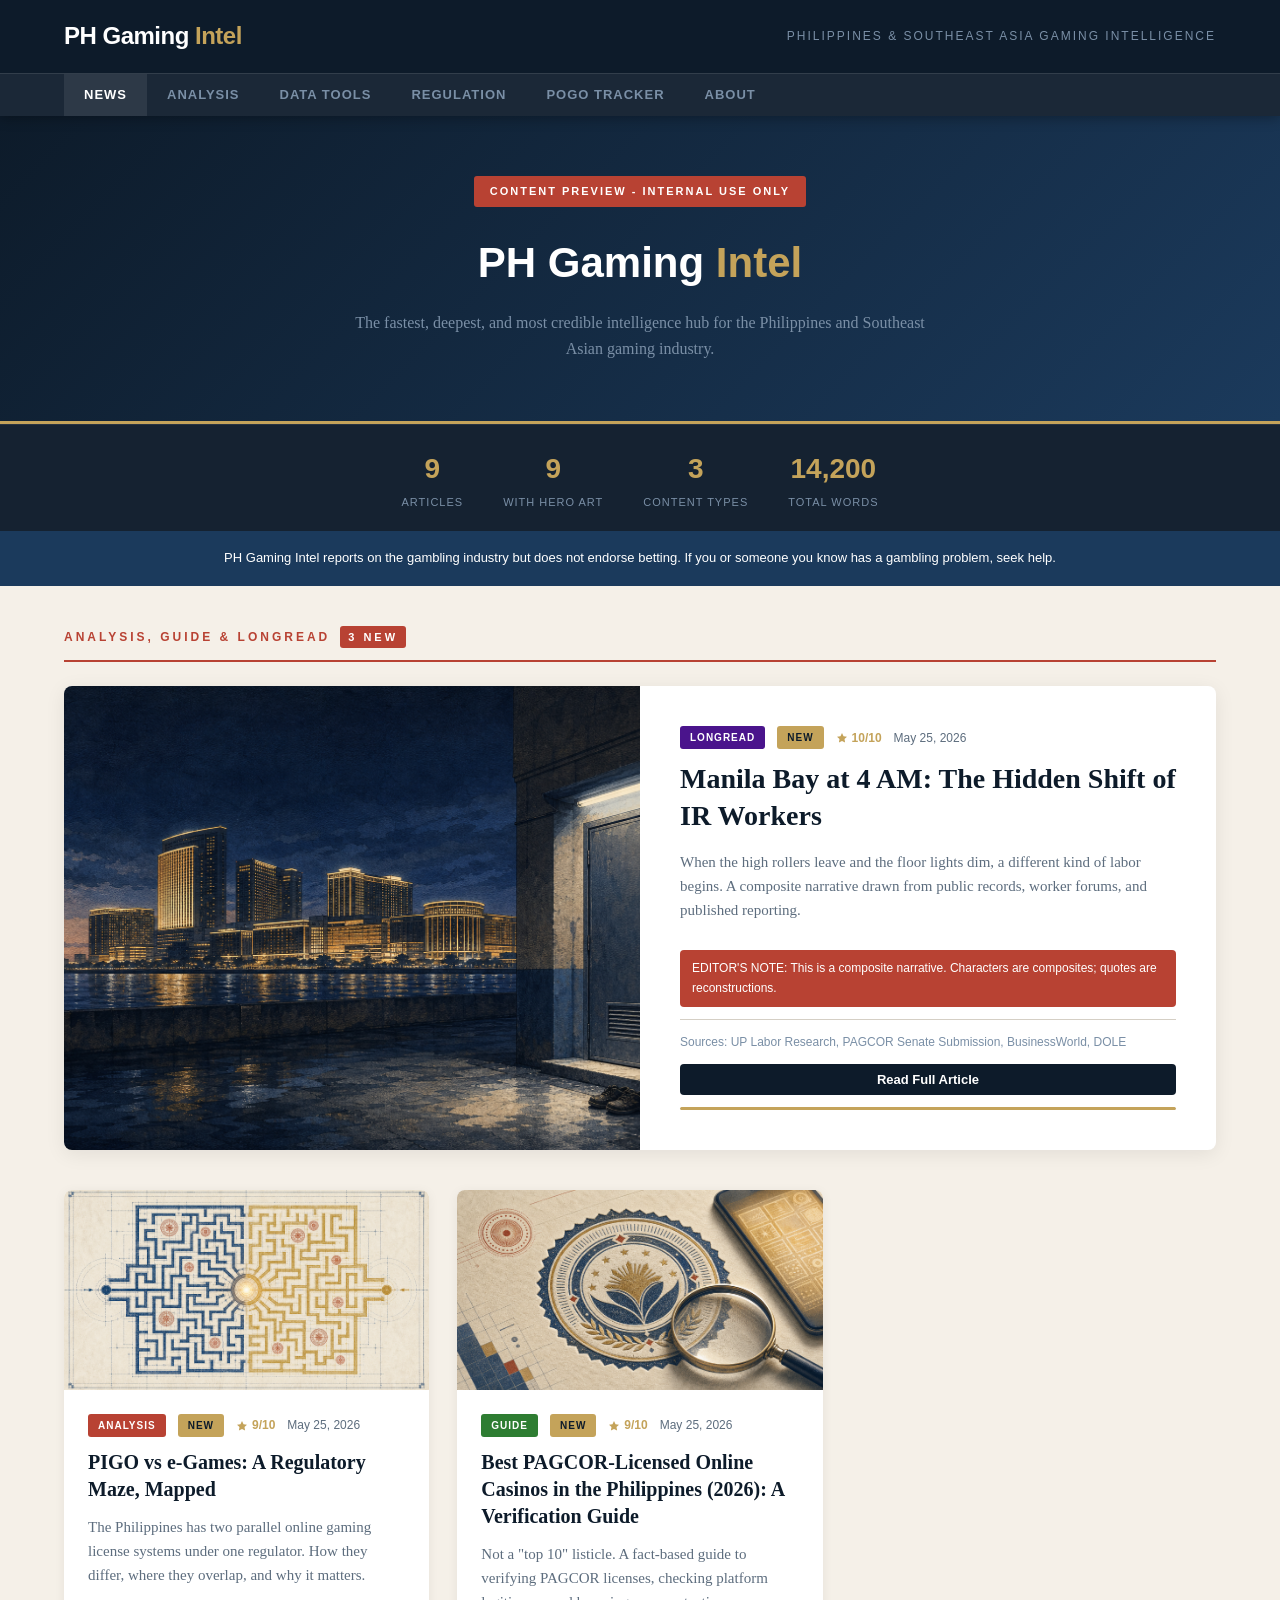
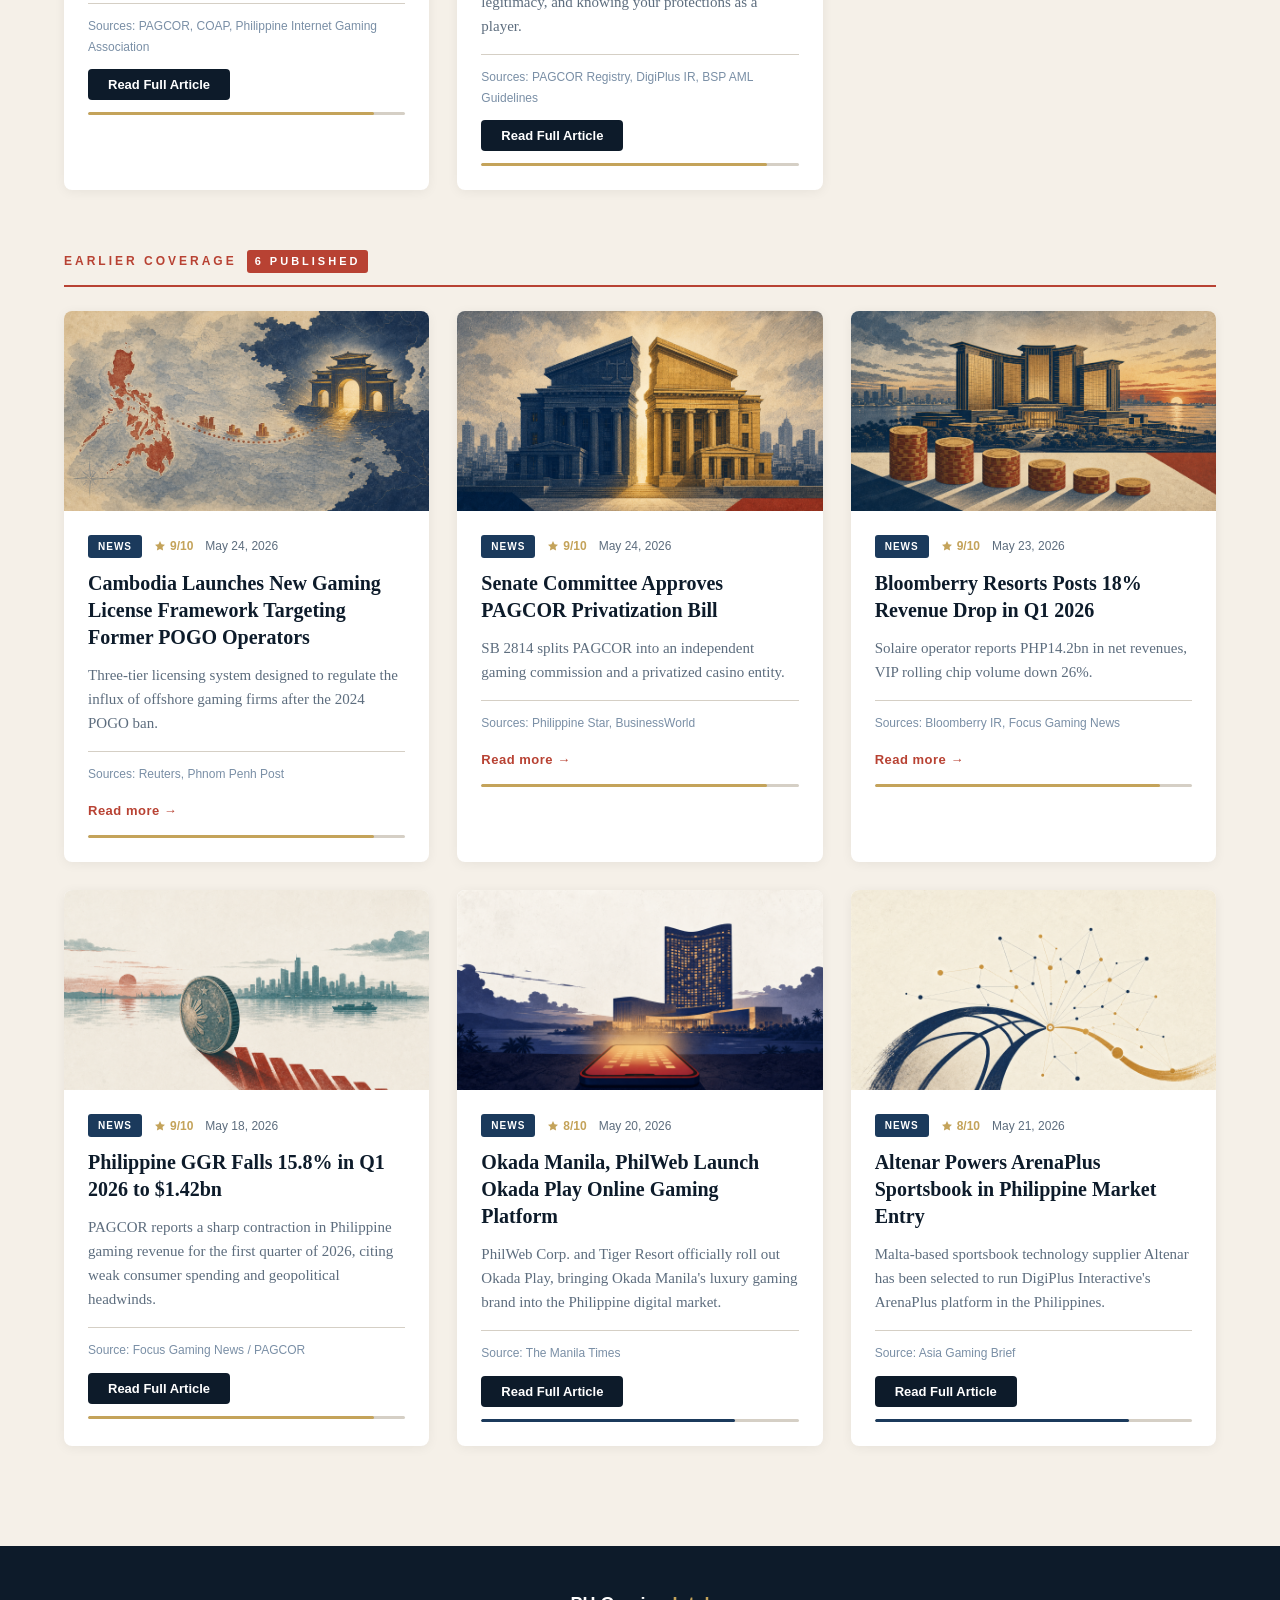
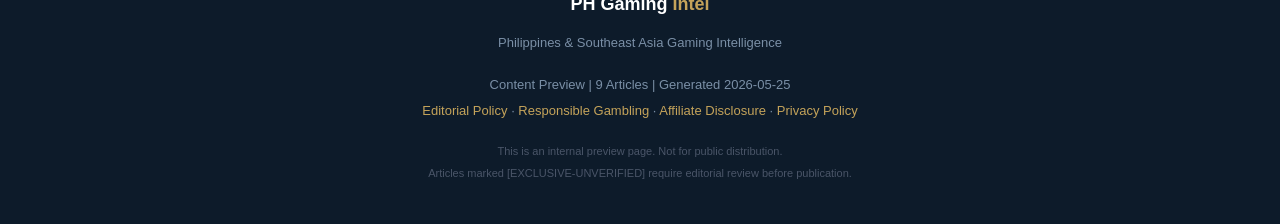
==== index.html @ eea17b81 "PH Gaming Intel content preview - 9 articles with hero art - 6x Layer 1 News (PAGCOR GGR, Okada Play" ====
﻿<!DOCTYPE html>
<html lang="en">
<head>
<meta charset="UTF-8">
<meta name="viewport" content="width=device-width, initial-scale=1.0">
<title>PH Gaming Intel - Article Preview</title>
<style>
  :root {
    --navy: #1B3A5C;
    --brick: #B84233;
    --gold: #C4A35A;
    --cream: #F5F0E8;
    --grey-blue: #7A8FA6;
    --dark: #0D1B2A;
    --text: #2C3E50;
    --text-light: #5D6D7E;
    --border: #D5CFC5;
  }

  * { margin: 0; padding: 0; box-sizing: border-box; }

  body {
    font-family: 'Georgia', 'Times New Roman', serif;
    background: var(--cream);
    color: var(--text);
    line-height: 1.7;
  }

  /* HEADER */
  header {
    background: var(--dark);
    color: #fff;
    padding: 0;
    position: sticky;
    top: 0;
    z-index: 100;
    box-shadow: 0 2px 12px rgba(0,0,0,0.3);
  }

  .header-top {
    display: flex;
    align-items: center;
    justify-content: space-between;
    max-width: 1200px;
    margin: 0 auto;
    padding: 16px 24px;
  }

  .logo {
    font-family: 'Helvetica Neue', Arial, sans-serif;
    font-weight: 800;
    font-size: 24px;
    letter-spacing: -0.5px;
    color: #fff;
  }

  .logo span { color: var(--gold); }

  .header-tagline {
    font-size: 12px;
    color: var(--grey-blue);
    letter-spacing: 2px;
    text-transform: uppercase;
    font-family: 'Helvetica Neue', Arial, sans-serif;
  }

  .header-nav {
    background: rgba(255,255,255,0.06);
    border-top: 1px solid rgba(255,255,255,0.1);
  }

  .header-nav ul {
    display: flex;
    gap: 0;
    list-style: none;
    max-width: 1200px;
    margin: 0 auto;
    padding: 0 24px;
  }

  .header-nav li a {
    display: block;
    padding: 10px 20px;
    color: var(--grey-blue);
    text-decoration: none;
    font-family: 'Helvetica Neue', Arial, sans-serif;
    font-size: 13px;
    font-weight: 600;
    text-transform: uppercase;
    letter-spacing: 1px;
    transition: color 0.2s, background 0.2s;
  }

  .header-nav li a:hover,
  .header-nav li a.active {
    color: #fff;
    background: rgba(255,255,255,0.08);
  }

  /* HERO BANNER */
  .site-hero {
    background: linear-gradient(135deg, var(--dark) 0%, var(--navy) 100%);
    padding: 60px 24px;
    text-align: center;
    border-bottom: 3px solid var(--gold);
  }

  .site-hero h1 {
    font-size: 42px;
    color: #fff;
    font-weight: 800;
    margin-bottom: 12px;
    font-family: 'Helvetica Neue', Arial, sans-serif;
  }

  .site-hero h1 span { color: var(--gold); }

  .site-hero p {
    font-size: 16px;
    color: var(--grey-blue);
    max-width: 600px;
    margin: 0 auto;
    line-height: 1.6;
  }

  .preview-badge {
    display: inline-block;
    background: var(--brick);
    color: #fff;
    font-family: 'Helvetica Neue', Arial, sans-serif;
    font-size: 11px;
    font-weight: 700;
    letter-spacing: 2px;
    text-transform: uppercase;
    padding: 6px 16px;
    border-radius: 3px;
    margin-bottom: 20px;
  }

  /* MAIN */
  main {
    max-width: 1200px;
    margin: 0 auto;
    padding: 40px 24px;
  }

  .section-label {
    font-family: 'Helvetica Neue', Arial, sans-serif;
    font-size: 12px;
    font-weight: 700;
    letter-spacing: 3px;
    text-transform: uppercase;
    color: var(--brick);
    margin-bottom: 24px;
    padding-bottom: 12px;
    border-bottom: 2px solid var(--brick);
    display: flex;
    align-items: center;
    gap: 10px;
  }

  .section-label .count {
    background: var(--brick);
    color: #fff;
    padding: 2px 8px;
    border-radius: 3px;
    font-size: 11px;
  }

  /* FEATURED (first article large) */
  .featured-article {
    display: grid;
    grid-template-columns: 1fr 1fr;
    gap: 0;
    background: #fff;
    border-radius: 8px;
    overflow: hidden;
    box-shadow: 0 4px 20px rgba(0,0,0,0.08);
    margin-bottom: 40px;
    transition: box-shadow 0.3s;
  }

  .featured-article:hover {
    box-shadow: 0 8px 32px rgba(0,0,0,0.12);
  }

  .featured-article .article-image {
    position: relative;
    overflow: hidden;
    min-height: 360px;
  }

  .featured-article .article-image img {
    width: 100%;
    height: 100%;
    object-fit: cover;
    transition: transform 0.5s;
  }

  .featured-article:hover .article-image img {
    transform: scale(1.03);
  }

  .featured-article .article-body {
    padding: 40px;
    display: flex;
    flex-direction: column;
    justify-content: center;
  }

  .featured-article .article-body h2 {
    font-size: 28px;
    line-height: 1.3;
    margin-bottom: 16px;
    color: var(--dark);
  }

  /* ARTICLE GRID */
  .article-grid {
    display: grid;
    grid-template-columns: repeat(auto-fill, minmax(350px, 1fr));
    gap: 28px;
    margin-bottom: 60px;
  }

  .article-card {
    background: #fff;
    border-radius: 8px;
    overflow: hidden;
    box-shadow: 0 2px 12px rgba(0,0,0,0.06);
    transition: transform 0.3s, box-shadow 0.3s;
  }

  .article-card:hover {
    transform: translateY(-4px);
    box-shadow: 0 8px 28px rgba(0,0,0,0.12);
  }

  .article-card .article-image {
    position: relative;
    overflow: hidden;
    height: 200px;
  }

  .article-card .article-image img {
    width: 100%;
    height: 100%;
    object-fit: cover;
    transition: transform 0.5s;
  }

  .article-card:hover .article-image img {
    transform: scale(1.05);
  }

  .article-card .article-body {
    padding: 24px;
  }

  .article-card .article-body h2 {
    font-size: 20px;
    line-height: 1.35;
    margin-bottom: 12px;
    color: var(--dark);
  }

  /* SHARED ARTICLE STYLES */
  .article-meta {
    display: flex;
    align-items: center;
    gap: 12px;
    margin-bottom: 12px;
    font-family: 'Helvetica Neue', Arial, sans-serif;
    font-size: 12px;
    color: var(--text-light);
  }

  .tag {
    display: inline-block;
    padding: 3px 10px;
    border-radius: 3px;
    font-weight: 700;
    font-size: 10px;
    letter-spacing: 1px;
    text-transform: uppercase;
  }

  .tag-news { background: var(--navy); color: #fff; }
  .tag-analysis { background: var(--brick); color: #fff; }
  .tag-guide { background: #2E7D32; color: #fff; }
  .tag-longread { background: #4A148C; color: #fff; }
  .tag-new { background: var(--gold); color: var(--dark); }

  .score {
    display: inline-flex;
    align-items: center;
    gap: 4px;
    font-weight: 600;
    color: var(--gold);
  }

  .score svg {
    width: 12px;
    height: 12px;
    fill: var(--gold);
  }

  .article-dek {
    font-size: 15px;
    color: var(--text-light);
    line-height: 1.6;
    margin-bottom: 16px;
  }

  .article-source {
    font-family: 'Helvetica Neue', Arial, sans-serif;
    font-size: 12px;
    color: var(--grey-blue);
    padding-top: 12px;
    border-top: 1px solid var(--border);
  }

  .read-more {
    display: inline-block;
    margin-top: 16px;
    font-family: 'Helvetica Neue', Arial, sans-serif;
    font-size: 13px;
    font-weight: 700;
    color: var(--brick);
    text-decoration: none;
    letter-spacing: 0.5px;
    transition: color 0.2s;
  }

  .read-more:hover { color: var(--dark); }
  .read-more::after { content: ' \2192'; }

  /* VALUE SCORE BAR */
  .score-bar {
    height: 3px;
    background: var(--border);
    border-radius: 2px;
    margin-top: 12px;
    overflow: hidden;
  }

  .score-bar-fill {
    height: 100%;
    border-radius: 2px;
    transition: width 0.6s ease;
  }

  .score-9 { width: 90%; background: var(--gold); }
  .score-8 { width: 80%; background: var(--navy); }

  /* IMAGE PLACEHOLDER */
  .img-placeholder {
    width: 100%;
    height: 100%;
    min-height: 200px;
    background: linear-gradient(135deg, var(--navy) 0%, var(--dark) 100%);
    display: flex;
    flex-direction: column;
    align-items: center;
    justify-content: center;
    color: var(--grey-blue);
    font-family: 'Helvetica Neue', Arial, sans-serif;
    font-size: 13px;
    gap: 8px;
  }

  .img-placeholder svg {
    width: 40px;
    height: 40px;
    opacity: 0.4;
  }

  /* EXPAND / FULL ARTICLE */
  .article-full {
    display: none;
    padding: 24px;
    border-top: 1px solid var(--border);
    font-size: 15px;
    line-height: 1.8;
    color: var(--text);
  }

  .article-full.open { display: block; }

  .article-full h2 {
    font-size: 18px;
    margin: 24px 0 12px 0;
    color: var(--dark);
  }

  .article-full p { margin-bottom: 16px; }

  .toggle-btn {
    display: inline-block;
    margin-top: 12px;
    padding: 8px 20px;
    background: var(--dark);
    color: #fff;
    border: none;
    border-radius: 4px;
    font-family: 'Helvetica Neue', Arial, sans-serif;
    font-size: 13px;
    font-weight: 600;
    cursor: pointer;
    transition: background 0.2s;
  }

  .toggle-btn:hover { background: var(--navy); }

  /* FOOTER */
  footer {
    background: var(--dark);
    color: var(--grey-blue);
    padding: 40px 24px;
    text-align: center;
    font-family: 'Helvetica Neue', Arial, sans-serif;
    font-size: 13px;
    line-height: 2;
  }

  footer .footer-brand {
    font-size: 18px;
    font-weight: 800;
    color: #fff;
    margin-bottom: 8px;
  }

  footer .footer-brand span { color: var(--gold); }

  footer a { color: var(--gold); text-decoration: none; }
  footer a:hover { text-decoration: underline; }

  .rg-banner {
    background: var(--navy);
    color: #fff;
    padding: 16px 24px;
    text-align: center;
    font-family: 'Helvetica Neue', Arial, sans-serif;
    font-size: 13px;
  }

  .rg-banner a { color: var(--gold); }

  /* STATS BAR */
  .stats-bar {
    display: flex;
    justify-content: center;
    gap: 40px;
    padding: 20px;
    background: rgba(255,255,255,0.03);
    border-top: 1px solid rgba(255,255,255,0.08);
  }

  .stat-item {
    text-align: center;
  }

  .stat-num {
    font-size: 28px;
    font-weight: 800;
    color: var(--gold);
    font-family: 'Helvetica Neue', Arial, sans-serif;
  }

  .stat-label {
    font-size: 11px;
    color: var(--grey-blue);
    text-transform: uppercase;
    letter-spacing: 1px;
    font-family: 'Helvetica Neue', Arial, sans-serif;
  }

  /* RESPONSIVE */
  @media (max-width: 768px) {
    .featured-article {
      grid-template-columns: 1fr;
    }
    .featured-article .article-image {
      min-height: 220px;
    }
    .featured-article .article-body {
      padding: 24px;
    }
    .featured-article .article-body h2 {
      font-size: 22px;
    }
    .article-grid {
      grid-template-columns: 1fr;
    }
    .site-hero h1 { font-size: 28px; }
    .stats-bar { gap: 20px; flex-wrap: wrap; }
    .header-nav ul { overflow-x: auto; }
  }
</style>
</head>
<body>

<!-- HEADER -->
<header>
  <div class="header-top">
    <div class="logo">PH Gaming <span>Intel</span></div>
    <div class="header-tagline">Philippines & Southeast Asia Gaming Intelligence</div>
  </div>
  <nav class="header-nav">
    <ul>
      <li><a href="#" class="active">News</a></li>
      <li><a href="#">Analysis</a></li>
      <li><a href="#">Data Tools</a></li>
      <li><a href="#">Regulation</a></li>
      <li><a href="#">POGO Tracker</a></li>
      <li><a href="#">About</a></li>
    </ul>
  </nav>
</header>

<!-- SITE HERO -->
<section class="site-hero">
  <div class="preview-badge">Content Preview - Internal Use Only</div>
  <h1>PH Gaming <span>Intel</span></h1>
  <p>The fastest, deepest, and most credible intelligence hub for the Philippines and Southeast Asian gaming industry.</p>
</section>

<!-- STATS -->
<div style="background: var(--dark);">
  <div class="stats-bar">
    <div class="stat-item">
      <div class="stat-num">9</div>
      <div class="stat-label">Articles</div>
    </div>
    <div class="stat-item">
      <div class="stat-num">9</div>
      <div class="stat-label">With Hero Art</div>
    </div>
    <div class="stat-item">
      <div class="stat-num">3</div>
      <div class="stat-label">Content Types</div>
    </div>
    <div class="stat-item">
      <div class="stat-num">14,200</div>
      <div class="stat-label">Total Words</div>
    </div>
  </div>
</div>

<!-- RG BANNER -->
<div class="rg-banner">
  PH Gaming Intel reports on the gambling industry but does not endorse betting. If you or someone you know has a gambling problem, seek help.
</div>

<main>


<!-- ==================== BATCH 3: MULTI-TYPE ==================== -->
<div class="section-label">
  Analysis, Guide & Longread <span class="count">3 NEW</span>
</div>

<!-- FEATURED: Layer 3 Longread -->
<div class="featured-article" id="article-manilabay">
  <div class="article-image">
    <img src="hero/manila-bay-4am-hidden-shift-ir-workers.png" alt="Manila Bay at 4 AM">
  </div>
  <div class="article-body">
    <div class="article-meta">
      <span class="tag tag-longread">Longread</span>
      <span class="tag tag-new">New</span>
      <span class="score">
        <svg viewBox="0 0 24 24"><path d="M12 2l3.09 6.26L22 9.27l-5 4.87 1.18 6.88L12 17.77l-6.18 3.25L7 14.14 2 9.27l6.91-1.01L12 2z"/></svg>
        10/10
      </span>
      <span>May 25, 2026</span>
    </div>
    <h2>Manila Bay at 4 AM: The Hidden Shift of IR Workers</h2>
    <p class="article-dek">When the high rollers leave and the floor lights dim, a different kind of labor begins. A composite narrative drawn from public records, worker forums, and published reporting.</p>
    <div style="background: var(--brick); color: #fff; padding: 8px 12px; border-radius: 4px; font-size: 12px; font-family: 'Helvetica Neue', sans-serif; margin: 12px 0;">
      EDITOR'S NOTE: This is a composite narrative. Characters are composites; quotes are reconstructions.
    </div>
    <div class="article-source">Sources: UP Labor Research, PAGCOR Senate Submission, BusinessWorld, DOLE</div>
    <button class="toggle-btn" onclick="toggleArticle('full-manilabay')">Read Full Article</button>
    <div class="score-bar"><div class="score-bar-fill score-9" style="width:100%"></div></div>
  </div>
</div>

<div class="article-full" id="full-manilabay">
  <h2>I. The Handover</h2>
  <p>The shift change happens at 4 AM, and it smells like bleach and fried garlic.</p>
  <p>A woman — call her Maricel — swipes her badge at a service entrance that faces not the glittering bay-view lobby but a loading dock behind a concrete wall. She has been making this walk for three years, six days a week, along a corridor that runs underneath the casino floor like a vein beneath skin.</p>
  <p>Maricel is part of what Entertainment City's integrated resorts call the "graveyard auxiliary." Her team of eleven handles the deep clean. She earns PHP18,500 a month — PHP1,730 above minimum wage. That difference is what three years of seniority and a hazard differential for overnight work buys you.</p>
  <h2>II. The Numbers Behind the Floor</h2>
  <p>Entertainment City employs approximately 32,000 people across its four operational resorts. Published research from the University of the Philippines found that IR workers reported an average of 5.2 hours of sleep per night on work days — compared to 6.8 hours for Metro Manila workers overall. The majority live in Cavite, Laguna, or Bulacan, with one-way commutes averaging 90 minutes.</p>
  <h2>III. The Dealer's Calculation</h2>
  <p>A man — call him Jericho — deals baccarat. Base salary PHP24,000. With pooled tips, PHP28,000. His BPO friends earn PHP32,000-38,000 for daytime work. He stays for the subsidized meals (saving PHP4,000/month), staff clinic, and the unspoken resignation penalty clause.</p>
  <h2>V. The Commute as Tax</h2>
  <p>Workers not on shuttle routes rely on motorcycle taxis costing PHP150-250 per trip — up to PHP10,000 per month, roughly a third of a junior worker's take-home pay. An MMDA pilot P2P bus program ran for four months before funding lapsed.</p>
  <h2>VII. 5:47 AM</h2>
  <p>Maricel finishes at 5:30 AM. The ride to Bacoor takes 55 minutes. She will sleep until 1 PM, eat, help her niece with homework, and start the cycle again at 3 AM tomorrow. The integrated resort economy generated PHP44.52 billion in Q1 2026 alone. At 4 AM, it runs on Maricel, Jericho, and Grace.</p>
</div>

<div class="article-grid">

  <!-- Layer 2: PIGO vs e-Games Analysis -->
  <div class="article-card">
    <div class="article-image">
      <img src="hero/pigo-vs-egames-regulatory-maze-mapped-2026.png" alt="PIGO vs e-Games">
    </div>
    <div class="article-body">
      <div class="article-meta">
        <span class="tag tag-analysis">Analysis</span>
        <span class="tag tag-new">New</span>
        <span class="score">
          <svg viewBox="0 0 24 24"><path d="M12 2l3.09 6.26L22 9.27l-5 4.87 1.18 6.88L12 17.77l-6.18 3.25L7 14.14 2 9.27l6.91-1.01L12 2z"/></svg>
          9/10
        </span>
        <span>May 25, 2026</span>
      </div>
      <h2>PIGO vs e-Games: A Regulatory Maze, Mapped</h2>
      <p class="article-dek">The Philippines has two parallel online gaming license systems under one regulator. How they differ, where they overlap, and why it matters.</p>
      <div class="article-source">Sources: PAGCOR, COAP, Philippine Internet Gaming Association</div>
      <button class="toggle-btn" onclick="toggleArticle('full-pigo')">Read Full Article</button>
      <div class="score-bar"><div class="score-bar-fill score-9"></div></div>
    </div>
    <div class="article-full" id="full-pigo">
      <p>The Philippines has something no other major Asian gaming jurisdiction does: two distinct regulatory pathways for legal online gaming, both administered by the same regulator.</p>
      <h2>The two-track system</h2>
      <p><strong>e-Games</strong> emerged first in the early 2000s as electronic gaming cafes, later expanding to online. <strong>PIGO</strong> is the successor to POGO, created after the 2024 ban — a domestically oriented license for online gaming serving Filipino players within the Philippines.</p>
      <h2>Key differences</h2>
      <p>e-Games: PHP25M minimum capital, PHP5M annual fee, ~38 licensees. PIGO: PHP100M minimum capital, PHP20M annual fee, ~12 licensees. PIGO includes sports betting; e-Games does not. Both compete for the same player pool.</p>
      <h2>Three perspectives</h2>
      <p><strong>Operators</strong> want unification. <strong>Regulators</strong> defend the dual system as transitional. <strong>Players</strong> (78% surveyed) can't tell the difference.</p>
      <h2>Where it's heading</h2>
      <p>Senate Bill 2814 includes a provision to rationalize all online gaming licenses into a unified framework within 24 months. The two-track system is widely seen as transitional, not permanent.</p>
    </div>
  </div>

  <!-- Evergreen Guide: PAGCOR Verification -->
  <div class="article-card">
    <div class="article-image">
      <img src="hero/best-pagcor-licensed-online-casinos-philippines-2026.png" alt="PAGCOR License Guide">
    </div>
    <div class="article-body">
      <div class="article-meta">
        <span class="tag tag-guide">Guide</span>
        <span class="tag tag-new">New</span>
        <span class="score">
          <svg viewBox="0 0 24 24"><path d="M12 2l3.09 6.26L22 9.27l-5 4.87 1.18 6.88L12 17.77l-6.18 3.25L7 14.14 2 9.27l6.91-1.01L12 2z"/></svg>
          9/10
        </span>
        <span>May 25, 2026</span>
      </div>
      <h2>Best PAGCOR-Licensed Online Casinos in the Philippines (2026): A Verification Guide</h2>
      <p class="article-dek">Not a "top 10" listicle. A fact-based guide to verifying PAGCOR licenses, checking platform legitimacy, and knowing your protections as a player.</p>
      <div class="article-source">Sources: PAGCOR Registry, DigiPlus IR, BSP AML Guidelines</div>
      <button class="toggle-btn" onclick="toggleArticle('full-guide')">Read Full Article</button>
      <div class="score-bar"><div class="score-bar-fill score-9"></div></div>
    </div>
    <div class="article-full" id="full-guide">
      <h2>What PAGCOR licensing means</h2>
      <p>Background checks on operators. RNG-tested games. Segregated player funds. AML compliance. A complaint channel to PAGCOR's Player Protection Office. It does NOT guarantee you will win money or that customer service will be good.</p>
      <h2>How to verify a license</h2>
      <p>Method 1: Visit pagcor.ph, search the licensee registry. Method 2: Check the license number format (eGames-YYYY-NNN or PIGO-YYYY-NNN). Method 3: Contact PAGCOR directly at licensing@pagcor.ph.</p>
      <h2>Red flags for unlicensed platforms</h2>
      <p>No PAGCOR number displayed. Foreign jurisdiction only. Crypto-only deposits. Guaranteed returns promises. Aggressive social media recruitment. Unusual TLDs (.xyz, .vip).</p>
      <h2>The GCash factor</h2>
      <p>GCash is integrated with 47 PAGCOR-licensed platforms. Its absence on a platform claiming to serve the Philippine market is a yellow flag.</p>
    </div>
  </div>

</div>

<!-- ==================== EXISTING ARTICLES (BATCH 1) ==================== -->
<div class="section-label">
  Earlier Coverage <span class="count">6 PUBLISHED</span>
</div>

<div class="article-grid">

  <!-- Cambodia POGO -->
  <div class="article-card">
    <div class="article-image">
      <img src="hero/cambodia-gaming-license-framework-pogo-operators-2026.png" alt="Cambodia Gaming License" onerror="this.parentElement.innerHTML='<div class=\'img-placeholder\'><span>cambodia-pogo.png</span></div>';">
    </div>
    <div class="article-body">
      <div class="article-meta">
        <span class="tag tag-news">News</span>
        <span class="score"><svg viewBox="0 0 24 24"><path d="M12 2l3.09 6.26L22 9.27l-5 4.87 1.18 6.88L12 17.77l-6.18 3.25L7 14.14 2 9.27l6.91-1.01L12 2z"/></svg> 9/10</span>
        <span>May 24, 2026</span>
      </div>
      <h2>Cambodia Launches New Gaming License Framework Targeting Former POGO Operators</h2>
      <p class="article-dek">Three-tier licensing system designed to regulate the influx of offshore gaming firms after the 2024 POGO ban.</p>
      <div class="article-source">Sources: Reuters, Phnom Penh Post</div>
      <a href="#" class="read-more">Read more</a>
      <div class="score-bar"><div class="score-bar-fill score-9"></div></div>
    </div>
  </div>

  <!-- PAGCOR Privatization -->
  <div class="article-card">
    <div class="article-image">
      <img src="hero/pagcor-privatization-bill-senate-committee-2026.png" alt="PAGCOR Privatization" onerror="this.parentElement.innerHTML='<div class=\'img-placeholder\'><span>pagcor-split.png</span></div>';">
    </div>
    <div class="article-body">
      <div class="article-meta">
        <span class="tag tag-news">News</span>
        <span class="score"><svg viewBox="0 0 24 24"><path d="M12 2l3.09 6.26L22 9.27l-5 4.87 1.18 6.88L12 17.77l-6.18 3.25L7 14.14 2 9.27l6.91-1.01L12 2z"/></svg> 9/10</span>
        <span>May 24, 2026</span>
      </div>
      <h2>Senate Committee Approves PAGCOR Privatization Bill</h2>
      <p class="article-dek">SB 2814 splits PAGCOR into an independent gaming commission and a privatized casino entity.</p>
      <div class="article-source">Sources: Philippine Star, BusinessWorld</div>
      <a href="#" class="read-more">Read more</a>
      <div class="score-bar"><div class="score-bar-fill score-9"></div></div>
    </div>
  </div>

  <!-- Bloomberry Q1 -->
  <div class="article-card">
    <div class="article-image">
      <img src="hero/bloomberry-resorts-q1-2026-revenue-solaire.png" alt="Bloomberry Q1" onerror="this.parentElement.innerHTML='<div class=\'img-placeholder\'><span>bloomberry-q1.png</span></div>';">
    </div>
    <div class="article-body">
      <div class="article-meta">
        <span class="tag tag-news">News</span>
        <span class="score"><svg viewBox="0 0 24 24"><path d="M12 2l3.09 6.26L22 9.27l-5 4.87 1.18 6.88L12 17.77l-6.18 3.25L7 14.14 2 9.27l6.91-1.01L12 2z"/></svg> 9/10</span>
        <span>May 23, 2026</span>
      </div>
      <h2>Bloomberry Resorts Posts 18% Revenue Drop in Q1 2026</h2>
      <p class="article-dek">Solaire operator reports PHP14.2bn in net revenues, VIP rolling chip volume down 26%.</p>
      <div class="article-source">Sources: Bloomberry IR, Focus Gaming News</div>
      <a href="#" class="read-more">Read more</a>
      <div class="score-bar"><div class="score-bar-fill score-9"></div></div>
    </div>
  </div>

  <!-- Philippine GGR -->
  <div class="article-card">
    <div class="article-image">
      <img src="hero/philippine-ggr-falls-q1-2026-pagcor.png" alt="Philippine GGR Falls" onerror="this.style.display='none'; this.parentElement.innerHTML='<div class=\'img-placeholder\'><span>Image: philippine-ggr-falls-q1-2026-pagcor.png</span></div>';">
    </div>
    <div class="article-body">
      <div class="article-meta">
        <span class="tag tag-news">News</span>
        <span class="score">
          <svg viewBox="0 0 24 24"><path d="M12 2l3.09 6.26L22 9.27l-5 4.87 1.18 6.88L12 17.77l-6.18 3.25L7 14.14 2 9.27l6.91-1.01L12 2z"/></svg>
          9/10
        </span>
        <span>May 18, 2026</span>
      </div>
      <h2>Philippine GGR Falls 15.8% in Q1 2026 to $1.42bn</h2>
      <p class="article-dek">PAGCOR reports a sharp contraction in Philippine gaming revenue for the first quarter of 2026, citing weak consumer spending and geopolitical headwinds.</p>
      <div class="article-source">Source: Focus Gaming News / PAGCOR</div>
      <button class="toggle-btn" onclick="toggleArticle('full-ggr')">Read Full Article</button>
      <div class="score-bar"><div class="score-bar-fill score-9"></div></div>
    </div>
    <div class="article-full" id="full-ggr">
      <p>The Philippine gaming industry recorded PHP87.60 billion (US$1.42 billion) in GGR during the first quarter of 2026, a 15.8 percent decline from PHP104.12 billion in Q1 2025, according to PAGCOR.</p>
      <h2>Revenue decline led by electronic gaming</h2>
      <p>The electronic gaming segment recorded a 22.43 percent year-on-year decline. Licensed casinos remained the single largest revenue source at PHP44.52 billion (50.83% of total GGR).</p>
      <h2>Macro pressures</h2>
      <p>PAGCOR chairman Tengco cited softer discretionary spending amid Middle East geopolitical tensions and rising inflationary pressures as key drivers of the contraction.</p>
      <h2>Why it matters</h2>
      <p>A 15.8 percent quarterly GGR contraction is one of the sharpest year-on-year drops in the post-pandemic era. The 22.43 percent fall in electronic gaming signals structural as well as cyclical pressure.</p>
    </div>
  </div>

  <!-- Okada Play -->
  <div class="article-card">
    <div class="article-image">
      <img src="hero/okada-play-commercial-launch-philweb-tiger-resort-2026.png" alt="Okada Play Launch" onerror="this.style.display='none'; this.parentElement.innerHTML='<div class=\'img-placeholder\'><span>Image: okada-play.png</span></div>';">
    </div>
    <div class="article-body">
      <div class="article-meta">
        <span class="tag tag-news">News</span>
        <span class="score">
          <svg viewBox="0 0 24 24"><path d="M12 2l3.09 6.26L22 9.27l-5 4.87 1.18 6.88L12 17.77l-6.18 3.25L7 14.14 2 9.27l6.91-1.01L12 2z"/></svg>
          8/10
        </span>
        <span>May 20, 2026</span>
      </div>
      <h2>Okada Manila, PhilWeb Launch Okada Play Online Gaming Platform</h2>
      <p class="article-dek">PhilWeb Corp. and Tiger Resort officially roll out Okada Play, bringing Okada Manila's luxury gaming brand into the Philippine digital market.</p>
      <div class="article-source">Source: The Manila Times</div>
      <button class="toggle-btn" onclick="toggleArticle('full-okada')">Read Full Article</button>
      <div class="score-bar"><div class="score-bar-fill score-8"></div></div>
    </div>
    <div class="article-full" id="full-okada">
      <p>PhilWeb Corp. and Tiger Resort, Leisure and Entertainment Inc. have officially launched Okada Play, an online gaming platform designed to extend the Okada Manila integrated resort brand into the Philippine digital gaming market.</p>
      <h2>Platform powered by PhilWeb</h2>
      <p>Okada Play is powered by PhilWeb Corp.'s Online Gaming Platform (OGP) solution, a proprietary technology stack offering a full suite of gaming content, scalable infrastructure, and customer service support.</p>
      <h2>Omnichannel strategy</h2>
      <p>The rollout is described as a central pillar of Okada Manila's broader digital transformation strategy, converging land-based luxury gaming with digital channels.</p>
      <h2>Why it matters</h2>
      <p>The launch represents one of the most prominent examples of a Philippine IR operator using a domestic technology partner to compete directly in online gaming, signaling land-based and digital convergence.</p>
    </div>
  </div>

  <!-- Altenar ArenaPlus -->
  <div class="article-card">
    <div class="article-image">
      <img src="hero/altenar-digiplus-arenaplus-sportsbook-philippines-2026.png" alt="Altenar ArenaPlus" onerror="this.style.display='none'; this.parentElement.innerHTML='<div class=\'img-placeholder\'><span>Image: altenar-arenaplus.png</span></div>';">
    </div>
    <div class="article-body">
      <div class="article-meta">
        <span class="tag tag-news">News</span>
        <span class="score">
          <svg viewBox="0 0 24 24"><path d="M12 2l3.09 6.26L22 9.27l-5 4.87 1.18 6.88L12 17.77l-6.18 3.25L7 14.14 2 9.27l6.91-1.01L12 2z"/></svg>
          8/10
        </span>
        <span>May 21, 2026</span>
      </div>
      <h2>Altenar Powers ArenaPlus Sportsbook in Philippine Market Entry</h2>
      <p class="article-dek">Malta-based sportsbook technology supplier Altenar has been selected to run DigiPlus Interactive's ArenaPlus platform in the Philippines.</p>
      <div class="article-source">Source: Asia Gaming Brief</div>
      <button class="toggle-btn" onclick="toggleArticle('full-altenar')">Read Full Article</button>
      <div class="score-bar"><div class="score-bar-fill score-8"></div></div>
    </div>
    <div class="article-full" id="full-altenar">
      <p>DigiPlus Interactive Corp. (PSE: PLUS) confirmed that it has selected sportsbook technology supplier Altenar to power ArenaPlus, its PAGCOR-licensed online sports betting platform.</p>
      <h2>Fully managed solution</h2>
      <p>ArenaPlus will migrate its sportsbook operations entirely to Altenar's fully managed platform, including customized localization, in-play betting, risk management, and compliance controls designed for mobile-first users.</p>
      <h2>PBA player props</h2>
      <p>Altenar's in-house statistical model will build out a player proposition bets portfolio for PBA games, targeting the Philippines' most-wagered domestic basketball league.</p>
      <h2>Why it matters</h2>
      <p>The deal reflects an accelerating trend of Southeast Asian operators outsourcing sportsbook technology to specialist managed-service providers rather than building proprietary stacks.</p>
    </div>
  </div>

</div>

</main>

<footer>
  <div class="footer-brand">PH Gaming <span>Intel</span></div>
  <p>Philippines & Southeast Asia Gaming Intelligence</p>
  <p style="margin-top: 16px;">
    Content Preview | 9 Articles | Generated 2026-05-25<br>
    <a href="#">Editorial Policy</a> &middot;
    <a href="#">Responsible Gambling</a> &middot;
    <a href="#">Affiliate Disclosure</a> &middot;
    <a href="#">Privacy Policy</a>
  </p>
  <p style="margin-top: 16px; font-size: 11px; color: #4A5568;">
    This is an internal preview page. Not for public distribution.<br>
    Articles marked [EXCLUSIVE-UNVERIFIED] require editorial review before publication.
  </p>
</footer>

<script>
function toggleArticle(id) {
  const el = document.getElementById(id);
  if (!el) return;
  const isOpen = el.classList.contains('open');
  el.classList.toggle('open');
  const btn = el.previousElementSibling?.querySelector?.('.toggle-btn')
    || el.parentElement.querySelector('.toggle-btn');
  if (btn) {
    btn.textContent = isOpen ? 'Read Full Article' : 'Collapse';
  }
}

</script>

</body>
</html>
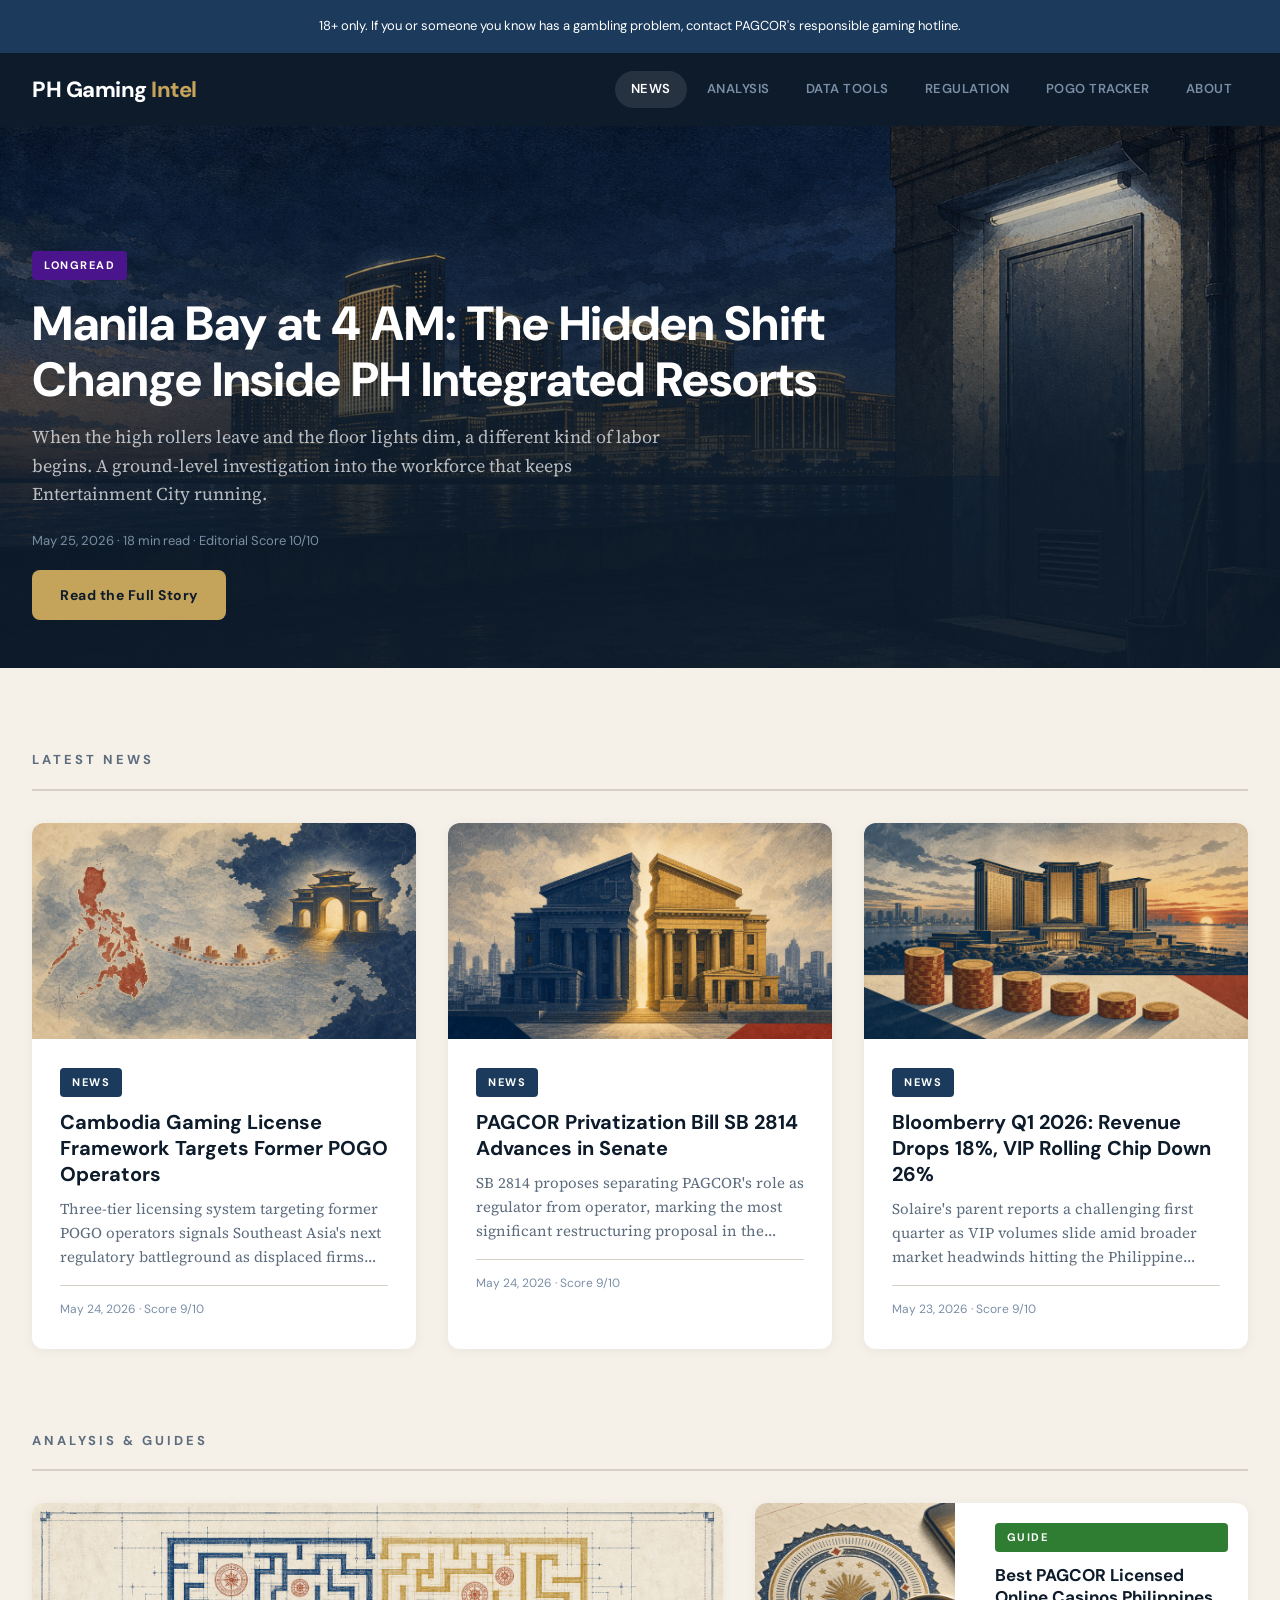
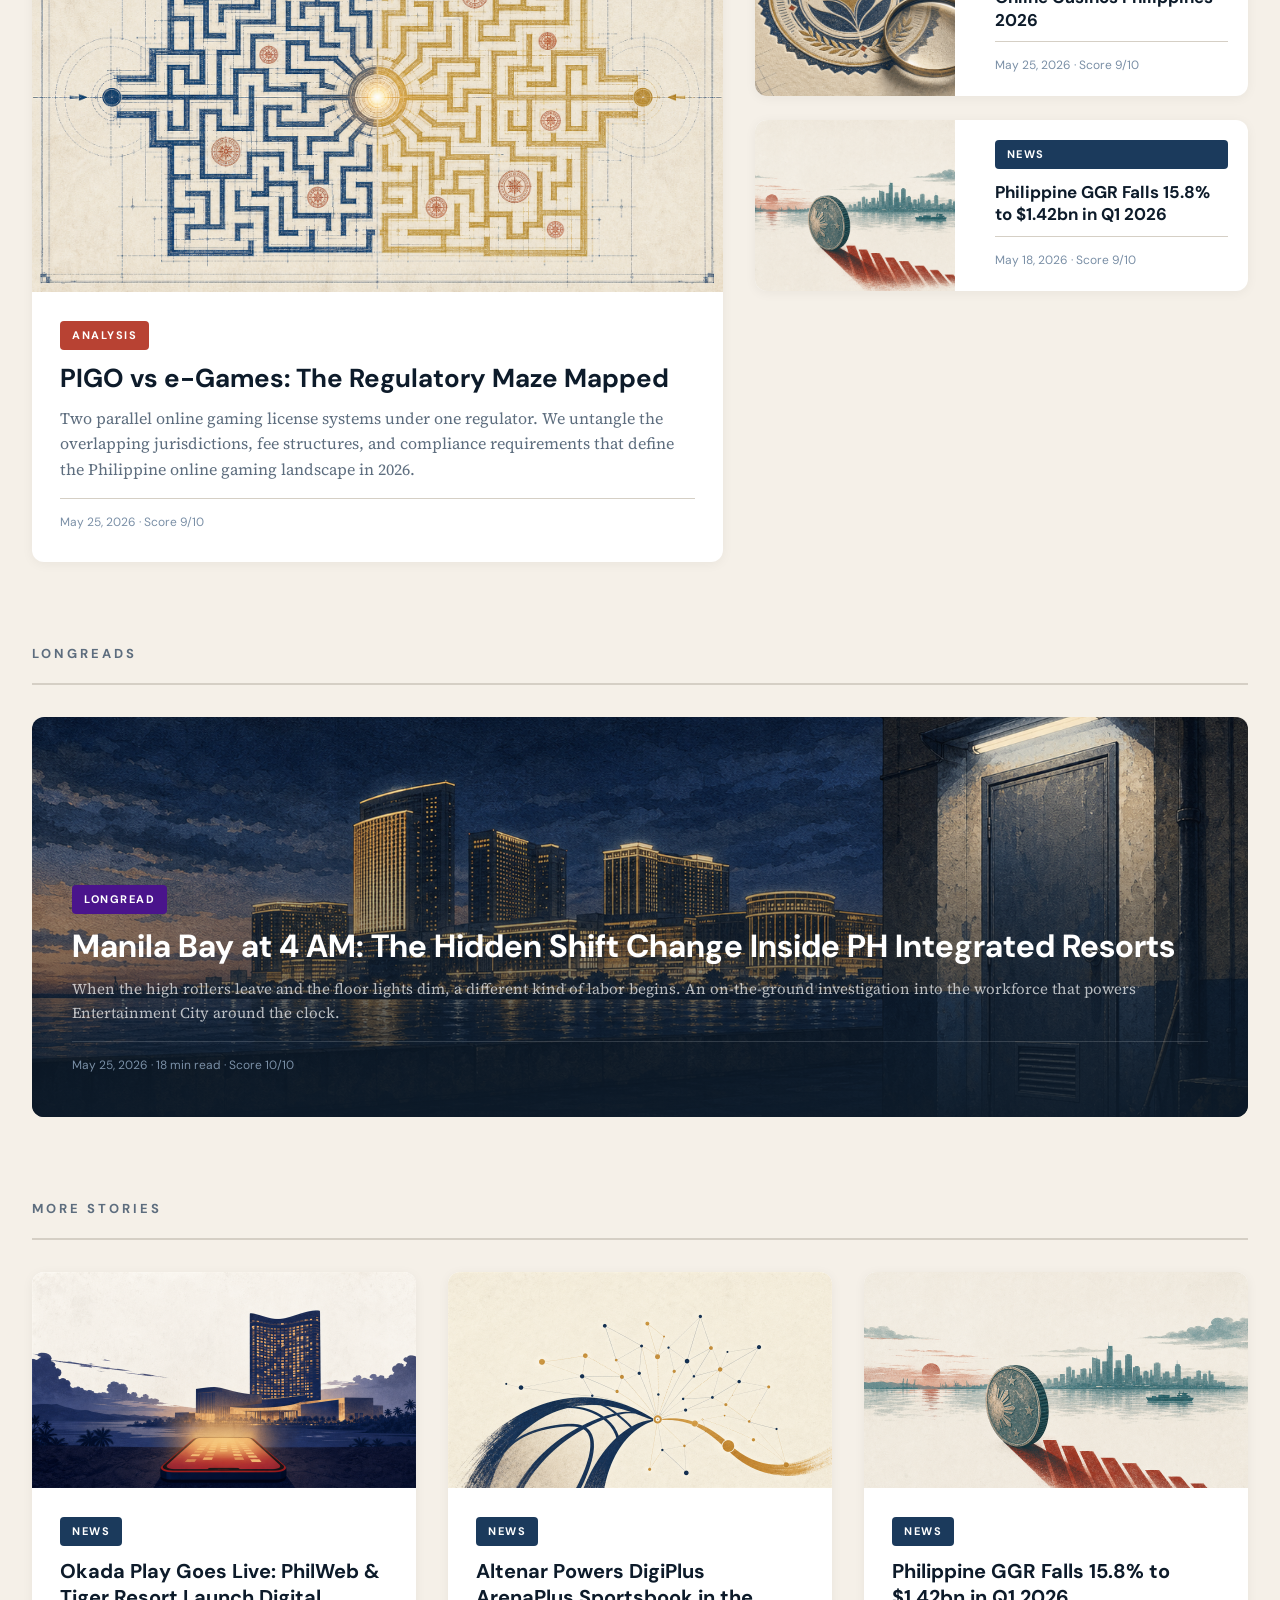
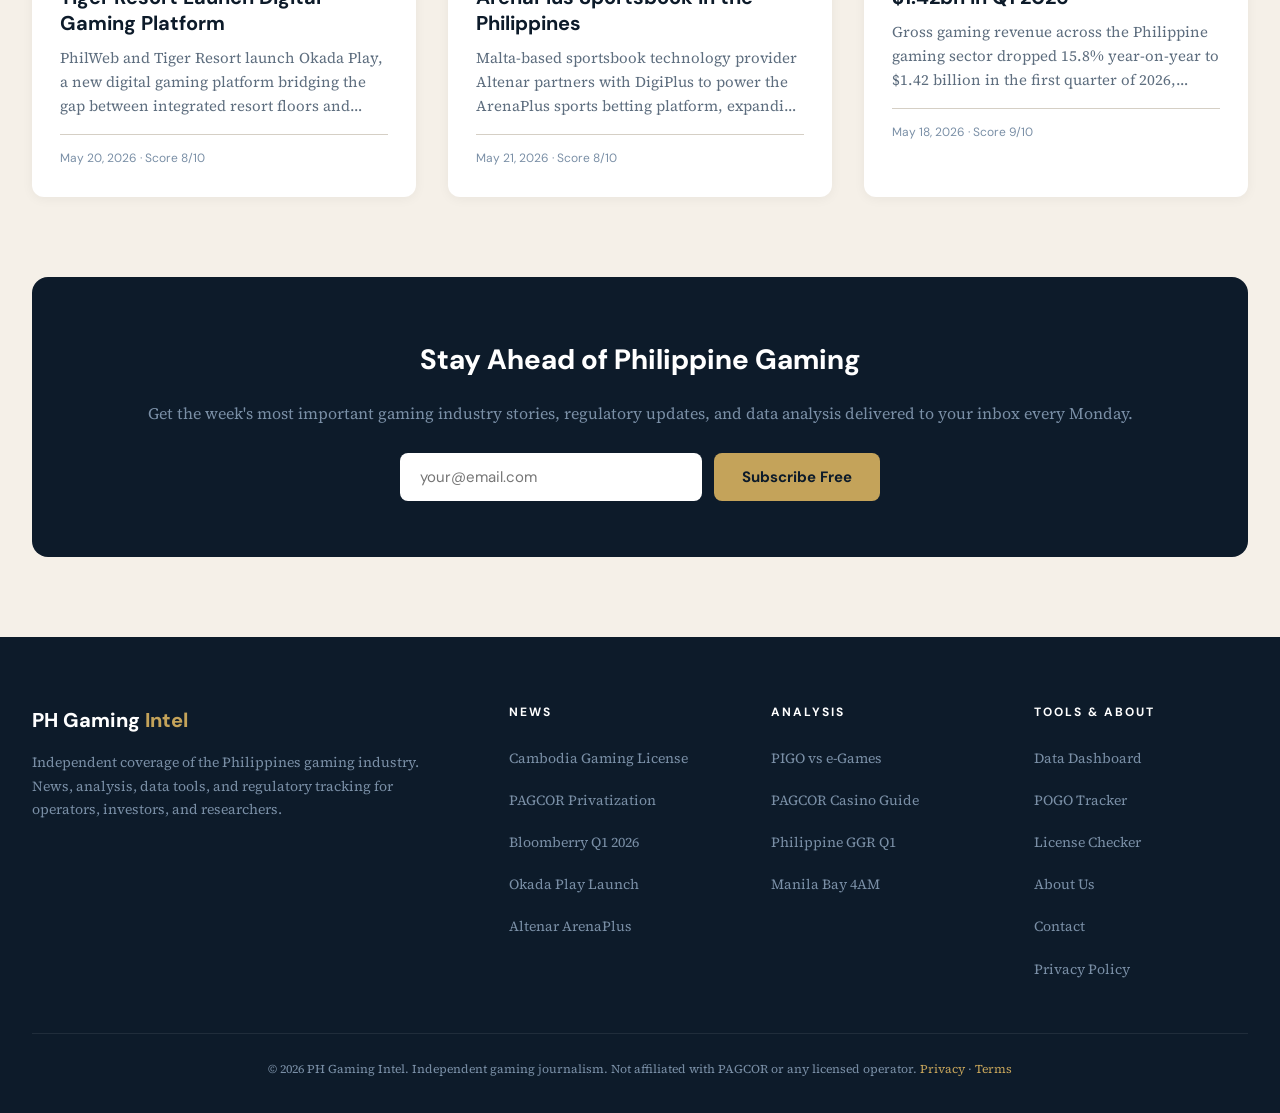
==== commit f408ed11: "FIFA-style redesign + AI SEO + enriched content - Full redesign: FIFA.com-inspired layout with full-" ====
--- a/index.html
+++ b/index.html
@@ -1,869 +1,493 @@
-﻿<!DOCTYPE html>
+<!DOCTYPE html>
 <html lang="en">
 <head>
-<meta charset="UTF-8">
-<meta name="viewport" content="width=device-width, initial-scale=1.0">
-<title>PH Gaming Intel - Article Preview</title>
-<style>
-  :root {
-    --navy: #1B3A5C;
-    --brick: #B84233;
-    --gold: #C4A35A;
-    --cream: #F5F0E8;
-    --grey-blue: #7A8FA6;
-    --dark: #0D1B2A;
-    --text: #2C3E50;
-    --text-light: #5D6D7E;
-    --border: #D5CFC5;
+  <meta charset="UTF-8">
+  <meta name="viewport" content="width=device-width, initial-scale=1.0">
+  <title>PH Gaming Intel — Philippines Gaming Industry News &amp; Analysis</title>
+  <meta name="description" content="PH Gaming Intel covers the Philippines gaming industry with in-depth news, regulatory analysis, PAGCOR updates, POGO tracking, and IR resort coverage.">
+  <meta name="robots" content="index, follow, max-snippet:-1, max-image-preview:large">
+
+  <!-- Open Graph -->
+  <meta property="og:type" content="website">
+  <meta property="og:site_name" content="PH Gaming Intel">
+  <meta property="og:title" content="PH Gaming Intel — Philippines Gaming Industry News &amp; Analysis">
+  <meta property="og:description" content="In-depth coverage of the Philippines gaming industry: PAGCOR regulation, IR resorts, online gaming licenses, and POGO developments.">
+  <meta property="og:image" content="hero/manila-bay-4am-hidden-shift-ir-workers.png">
+  <meta property="og:url" content="https://phgamingintel.com/">
+  <meta property="og:locale" content="en_US">
+
+  <!-- Twitter Card -->
+  <meta name="twitter:card" content="summary_large_image">
+  <meta name="twitter:title" content="PH Gaming Intel — Philippines Gaming Industry News &amp; Analysis">
+  <meta name="twitter:description" content="In-depth coverage of the Philippines gaming industry: PAGCOR regulation, IR resorts, online gaming licenses, and POGO developments.">
+  <meta name="twitter:image" content="hero/manila-bay-4am-hidden-shift-ir-workers.png">
+
+  <!-- Sitemap -->
+  <link rel="sitemap" type="application/xml" href="/sitemap.xml">
+  <link rel="canonical" href="https://phgamingintel.com/">
+
+  <!-- Stylesheet -->
+  <link rel="stylesheet" href="styles.css">
+
+  <!-- JSON-LD Structured Data -->
+  <script type="application/ld+json">
+  {
+    "@context": "https://schema.org",
+    "@graph": [
+      {
+        "@type": "WebSite",
+        "@id": "https://phgamingintel.com/#website",
+        "name": "PH Gaming Intel",
+        "url": "https://phgamingintel.com/",
+        "description": "Philippines gaming industry news, regulatory analysis, and data tools.",
+        "publisher": { "@id": "https://phgamingintel.com/#organization" },
+        "potentialAction": {
+          "@type": "SearchAction",
+          "target": "https://phgamingintel.com/?s={search_term_string}",
+          "query-input": "required name=search_term_string"
+        }
+      },
+      {
+        "@type": "Organization",
+        "@id": "https://phgamingintel.com/#organization",
+        "name": "PH Gaming Intel",
+        "url": "https://phgamingintel.com/",
+        "logo": {
+          "@type": "ImageObject",
+          "url": "https://phgamingintel.com/logo.png"
+        },
+        "sameAs": []
+      },
+      {
+        "@type": "ItemList",
+        "itemListElement": [
+          {
+            "@type": "ListItem",
+            "position": 1,
+            "name": "Manila Bay at 4 AM: The Hidden Shift Change Inside PH Integrated Resorts",
+            "url": "https://phgamingintel.com/articles/manila-bay-4am-ir-workers.html"
+          },
+          {
+            "@type": "ListItem",
+            "position": 2,
+            "name": "Cambodia Gaming License Framework: Three-Tier System Targets Former POGO Operators",
+            "url": "https://phgamingintel.com/articles/cambodia-gaming-license-pogo-operators.html"
+          },
+          {
+            "@type": "ListItem",
+            "position": 3,
+            "name": "PAGCOR Privatization Bill SB 2814 Advances in Senate Committee",
+            "url": "https://phgamingintel.com/articles/pagcor-privatization-bill-senate.html"
+          },
+          {
+            "@type": "ListItem",
+            "position": 4,
+            "name": "Bloomberry Resorts Q1 2026: Revenue Down 18% as VIP Rolling Chip Drops 26%",
+            "url": "https://phgamingintel.com/articles/bloomberry-q1-2026-revenue.html"
+          },
+          {
+            "@type": "ListItem",
+            "position": 5,
+            "name": "PIGO vs e-Games: The Regulatory Maze Mapped",
+            "url": "https://phgamingintel.com/articles/pigo-vs-egames-regulatory-maze.html"
+          },
+          {
+            "@type": "ListItem",
+            "position": 6,
+            "name": "Best PAGCOR Licensed Online Casinos Philippines 2026",
+            "url": "https://phgamingintel.com/articles/best-pagcor-licensed-online-casinos.html"
+          },
+          {
+            "@type": "ListItem",
+            "position": 7,
+            "name": "Philippine GGR Falls 15.8% to $1.42bn in Q1 2026",
+            "url": "https://phgamingintel.com/articles/philippine-ggr-q1-2026.html"
+          },
+          {
+            "@type": "ListItem",
+            "position": 8,
+            "name": "Okada Play Commercial Launch: PhilWeb and Tiger Resort Go Digital",
+            "url": "https://phgamingintel.com/articles/okada-play-commercial-launch.html"
+          },
+          {
+            "@type": "ListItem",
+            "position": 9,
+            "name": "Altenar Powers DigiPlus ArenaPlus Sportsbook in the Philippines",
+            "url": "https://phgamingintel.com/articles/altenar-arenaplus-sportsbook.html"
+          }
+        ]
+      }
+    ]
   }
-
-  * { margin: 0; padding: 0; box-sizing: border-box; }
-
-  body {
-    font-family: 'Georgia', 'Times New Roman', serif;
-    background: var(--cream);
-    color: var(--text);
-    line-height: 1.7;
-  }
-
-  /* HEADER */
-  header {
-    background: var(--dark);
-    color: #fff;
-    padding: 0;
-    position: sticky;
-    top: 0;
-    z-index: 100;
-    box-shadow: 0 2px 12px rgba(0,0,0,0.3);
-  }
-
-  .header-top {
-    display: flex;
-    align-items: center;
-    justify-content: space-between;
-    max-width: 1200px;
-    margin: 0 auto;
-    padding: 16px 24px;
-  }
-
-  .logo {
-    font-family: 'Helvetica Neue', Arial, sans-serif;
-    font-weight: 800;
-    font-size: 24px;
-    letter-spacing: -0.5px;
-    color: #fff;
-  }
-
-  .logo span { color: var(--gold); }
-
-  .header-tagline {
-    font-size: 12px;
-    color: var(--grey-blue);
-    letter-spacing: 2px;
-    text-transform: uppercase;
-    font-family: 'Helvetica Neue', Arial, sans-serif;
-  }
-
-  .header-nav {
-    background: rgba(255,255,255,0.06);
-    border-top: 1px solid rgba(255,255,255,0.1);
-  }
-
-  .header-nav ul {
-    display: flex;
-    gap: 0;
-    list-style: none;
-    max-width: 1200px;
-    margin: 0 auto;
-    padding: 0 24px;
-  }
-
-  .header-nav li a {
-    display: block;
-    padding: 10px 20px;
-    color: var(--grey-blue);
-    text-decoration: none;
-    font-family: 'Helvetica Neue', Arial, sans-serif;
-    font-size: 13px;
-    font-weight: 600;
-    text-transform: uppercase;
-    letter-spacing: 1px;
-    transition: color 0.2s, background 0.2s;
-  }
-
-  .header-nav li a:hover,
-  .header-nav li a.active {
-    color: #fff;
-    background: rgba(255,255,255,0.08);
-  }
-
-  /* HERO BANNER */
-  .site-hero {
-    background: linear-gradient(135deg, var(--dark) 0%, var(--navy) 100%);
-    padding: 60px 24px;
-    text-align: center;
-    border-bottom: 3px solid var(--gold);
-  }
-
-  .site-hero h1 {
-    font-size: 42px;
-    color: #fff;
-    font-weight: 800;
-    margin-bottom: 12px;
-    font-family: 'Helvetica Neue', Arial, sans-serif;
-  }
-
-  .site-hero h1 span { color: var(--gold); }
-
-  .site-hero p {
-    font-size: 16px;
-    color: var(--grey-blue);
-    max-width: 600px;
-    margin: 0 auto;
-    line-height: 1.6;
-  }
-
-  .preview-badge {
-    display: inline-block;
-    background: var(--brick);
-    color: #fff;
-    font-family: 'Helvetica Neue', Arial, sans-serif;
-    font-size: 11px;
-    font-weight: 700;
-    letter-spacing: 2px;
-    text-transform: uppercase;
-    padding: 6px 16px;
-    border-radius: 3px;
-    margin-bottom: 20px;
-  }
-
-  /* MAIN */
-  main {
-    max-width: 1200px;
-    margin: 0 auto;
-    padding: 40px 24px;
-  }
-
-  .section-label {
-    font-family: 'Helvetica Neue', Arial, sans-serif;
-    font-size: 12px;
-    font-weight: 700;
-    letter-spacing: 3px;
-    text-transform: uppercase;
-    color: var(--brick);
-    margin-bottom: 24px;
-    padding-bottom: 12px;
-    border-bottom: 2px solid var(--brick);
-    display: flex;
-    align-items: center;
-    gap: 10px;
-  }
-
-  .section-label .count {
-    background: var(--brick);
-    color: #fff;
-    padding: 2px 8px;
-    border-radius: 3px;
-    font-size: 11px;
-  }
-
-  /* FEATURED (first article large) */
-  .featured-article {
-    display: grid;
-    grid-template-columns: 1fr 1fr;
-    gap: 0;
-    background: #fff;
-    border-radius: 8px;
-    overflow: hidden;
-    box-shadow: 0 4px 20px rgba(0,0,0,0.08);
-    margin-bottom: 40px;
-    transition: box-shadow 0.3s;
-  }
-
-  .featured-article:hover {
-    box-shadow: 0 8px 32px rgba(0,0,0,0.12);
-  }
-
-  .featured-article .article-image {
-    position: relative;
-    overflow: hidden;
-    min-height: 360px;
-  }
-
-  .featured-article .article-image img {
-    width: 100%;
-    height: 100%;
-    object-fit: cover;
-    transition: transform 0.5s;
-  }
-
-  .featured-article:hover .article-image img {
-    transform: scale(1.03);
-  }
-
-  .featured-article .article-body {
-    padding: 40px;
-    display: flex;
-    flex-direction: column;
-    justify-content: center;
-  }
-
-  .featured-article .article-body h2 {
-    font-size: 28px;
-    line-height: 1.3;
-    margin-bottom: 16px;
-    color: var(--dark);
-  }
-
-  /* ARTICLE GRID */
-  .article-grid {
-    display: grid;
-    grid-template-columns: repeat(auto-fill, minmax(350px, 1fr));
-    gap: 28px;
-    margin-bottom: 60px;
-  }
-
-  .article-card {
-    background: #fff;
-    border-radius: 8px;
-    overflow: hidden;
-    box-shadow: 0 2px 12px rgba(0,0,0,0.06);
-    transition: transform 0.3s, box-shadow 0.3s;
-  }
-
-  .article-card:hover {
-    transform: translateY(-4px);
-    box-shadow: 0 8px 28px rgba(0,0,0,0.12);
-  }
-
-  .article-card .article-image {
-    position: relative;
-    overflow: hidden;
-    height: 200px;
-  }
-
-  .article-card .article-image img {
-    width: 100%;
-    height: 100%;
-    object-fit: cover;
-    transition: transform 0.5s;
-  }
-
-  .article-card:hover .article-image img {
-    transform: scale(1.05);
-  }
-
-  .article-card .article-body {
-    padding: 24px;
-  }
-
-  .article-card .article-body h2 {
-    font-size: 20px;
-    line-height: 1.35;
-    margin-bottom: 12px;
-    color: var(--dark);
-  }
-
-  /* SHARED ARTICLE STYLES */
-  .article-meta {
-    display: flex;
-    align-items: center;
-    gap: 12px;
-    margin-bottom: 12px;
-    font-family: 'Helvetica Neue', Arial, sans-serif;
-    font-size: 12px;
-    color: var(--text-light);
-  }
-
-  .tag {
-    display: inline-block;
-    padding: 3px 10px;
-    border-radius: 3px;
-    font-weight: 700;
-    font-size: 10px;
-    letter-spacing: 1px;
-    text-transform: uppercase;
-  }
-
-  .tag-news { background: var(--navy); color: #fff; }
-  .tag-analysis { background: var(--brick); color: #fff; }
-  .tag-guide { background: #2E7D32; color: #fff; }
-  .tag-longread { background: #4A148C; color: #fff; }
-  .tag-new { background: var(--gold); color: var(--dark); }
-
-  .score {
-    display: inline-flex;
-    align-items: center;
-    gap: 4px;
-    font-weight: 600;
-    color: var(--gold);
-  }
-
-  .score svg {
-    width: 12px;
-    height: 12px;
-    fill: var(--gold);
-  }
-
-  .article-dek {
-    font-size: 15px;
-    color: var(--text-light);
-    line-height: 1.6;
-    margin-bottom: 16px;
-  }
-
-  .article-source {
-    font-family: 'Helvetica Neue', Arial, sans-serif;
-    font-size: 12px;
-    color: var(--grey-blue);
-    padding-top: 12px;
-    border-top: 1px solid var(--border);
-  }
-
-  .read-more {
-    display: inline-block;
-    margin-top: 16px;
-    font-family: 'Helvetica Neue', Arial, sans-serif;
-    font-size: 13px;
-    font-weight: 700;
-    color: var(--brick);
-    text-decoration: none;
-    letter-spacing: 0.5px;
-    transition: color 0.2s;
-  }
-
-  .read-more:hover { color: var(--dark); }
-  .read-more::after { content: ' \2192'; }
-
-  /* VALUE SCORE BAR */
-  .score-bar {
-    height: 3px;
-    background: var(--border);
-    border-radius: 2px;
-    margin-top: 12px;
-    overflow: hidden;
-  }
-
-  .score-bar-fill {
-    height: 100%;
-    border-radius: 2px;
-    transition: width 0.6s ease;
-  }
-
-  .score-9 { width: 90%; background: var(--gold); }
-  .score-8 { width: 80%; background: var(--navy); }
-
-  /* IMAGE PLACEHOLDER */
-  .img-placeholder {
-    width: 100%;
-    height: 100%;
-    min-height: 200px;
-    background: linear-gradient(135deg, var(--navy) 0%, var(--dark) 100%);
-    display: flex;
-    flex-direction: column;
-    align-items: center;
-    justify-content: center;
-    color: var(--grey-blue);
-    font-family: 'Helvetica Neue', Arial, sans-serif;
-    font-size: 13px;
-    gap: 8px;
-  }
-
-  .img-placeholder svg {
-    width: 40px;
-    height: 40px;
-    opacity: 0.4;
-  }
-
-  /* EXPAND / FULL ARTICLE */
-  .article-full {
-    display: none;
-    padding: 24px;
-    border-top: 1px solid var(--border);
-    font-size: 15px;
-    line-height: 1.8;
-    color: var(--text);
-  }
-
-  .article-full.open { display: block; }
-
-  .article-full h2 {
-    font-size: 18px;
-    margin: 24px 0 12px 0;
-    color: var(--dark);
-  }
-
-  .article-full p { margin-bottom: 16px; }
-
-  .toggle-btn {
-    display: inline-block;
-    margin-top: 12px;
-    padding: 8px 20px;
-    background: var(--dark);
-    color: #fff;
-    border: none;
-    border-radius: 4px;
-    font-family: 'Helvetica Neue', Arial, sans-serif;
-    font-size: 13px;
-    font-weight: 600;
-    cursor: pointer;
-    transition: background 0.2s;
-  }
-
-  .toggle-btn:hover { background: var(--navy); }
-
-  /* FOOTER */
-  footer {
-    background: var(--dark);
-    color: var(--grey-blue);
-    padding: 40px 24px;
-    text-align: center;
-    font-family: 'Helvetica Neue', Arial, sans-serif;
-    font-size: 13px;
-    line-height: 2;
-  }
-
-  footer .footer-brand {
-    font-size: 18px;
-    font-weight: 800;
-    color: #fff;
-    margin-bottom: 8px;
-  }
-
-  footer .footer-brand span { color: var(--gold); }
-
-  footer a { color: var(--gold); text-decoration: none; }
-  footer a:hover { text-decoration: underline; }
-
-  .rg-banner {
-    background: var(--navy);
-    color: #fff;
-    padding: 16px 24px;
-    text-align: center;
-    font-family: 'Helvetica Neue', Arial, sans-serif;
-    font-size: 13px;
-  }
-
-  .rg-banner a { color: var(--gold); }
-
-  /* STATS BAR */
-  .stats-bar {
-    display: flex;
-    justify-content: center;
-    gap: 40px;
-    padding: 20px;
-    background: rgba(255,255,255,0.03);
-    border-top: 1px solid rgba(255,255,255,0.08);
-  }
-
-  .stat-item {
-    text-align: center;
-  }
-
-  .stat-num {
-    font-size: 28px;
-    font-weight: 800;
-    color: var(--gold);
-    font-family: 'Helvetica Neue', Arial, sans-serif;
-  }
-
-  .stat-label {
-    font-size: 11px;
-    color: var(--grey-blue);
-    text-transform: uppercase;
-    letter-spacing: 1px;
-    font-family: 'Helvetica Neue', Arial, sans-serif;
-  }
-
-  /* RESPONSIVE */
-  @media (max-width: 768px) {
-    .featured-article {
-      grid-template-columns: 1fr;
-    }
-    .featured-article .article-image {
-      min-height: 220px;
-    }
-    .featured-article .article-body {
-      padding: 24px;
-    }
-    .featured-article .article-body h2 {
-      font-size: 22px;
-    }
-    .article-grid {
-      grid-template-columns: 1fr;
-    }
-    .site-hero h1 { font-size: 28px; }
-    .stats-bar { gap: 20px; flex-wrap: wrap; }
-    .header-nav ul { overflow-x: auto; }
-  }
-</style>
+  </script>
 </head>
 <body>
 
-<!-- HEADER -->
-<header>
-  <div class="header-top">
-    <div class="logo">PH Gaming <span>Intel</span></div>
-    <div class="header-tagline">Philippines & Southeast Asia Gaming Intelligence</div>
-  </div>
-  <nav class="header-nav">
-    <ul>
-      <li><a href="#" class="active">News</a></li>
-      <li><a href="#">Analysis</a></li>
-      <li><a href="#">Data Tools</a></li>
-      <li><a href="#">Regulation</a></li>
-      <li><a href="#">POGO Tracker</a></li>
-      <li><a href="#">About</a></li>
-    </ul>
-  </nav>
+<!-- ============================================
+     RESPONSIBLE GAMING BANNER
+     ============================================ -->
+<div class="rg-banner">
+  18+ only. If you or someone you know has a gambling problem, contact PAGCOR's responsible gaming hotline.
+</div>
+
+<!-- ============================================
+     HEADER
+     ============================================ -->
+<header class="site-header" id="siteHeader">
+  <div class="header-inner">
+    <a href="/" class="logo">PH Gaming <span>Intel</span></a>
+    <nav aria-label="Main navigation">
+      <ul class="nav-pills">
+        <li><a href="#latest-news" class="active">News</a></li>
+        <li><a href="#analysis-guides">Analysis</a></li>
+        <li><a href="#" title="Coming soon">Data Tools</a></li>
+        <li><a href="#" title="Coming soon">Regulation</a></li>
+        <li><a href="#" title="Coming soon">POGO Tracker</a></li>
+        <li><a href="#" title="Coming soon">About</a></li>
+      </ul>
+    </nav>
+    <button class="mobile-menu-btn" id="mobileMenuBtn" aria-label="Open navigation menu">
+      <svg width="24" height="24" viewBox="0 0 24 24" fill="none" stroke="#fff" stroke-width="2">
+        <line x1="3" y1="6" x2="21" y2="6"/>
+        <line x1="3" y1="12" x2="21" y2="12"/>
+        <line x1="3" y1="18" x2="21" y2="18"/>
+      </svg>
+    </button>
+  </div>
 </header>
 
-<!-- SITE HERO -->
-<section class="site-hero">
-  <div class="preview-badge">Content Preview - Internal Use Only</div>
-  <h1>PH Gaming <span>Intel</span></h1>
-  <p>The fastest, deepest, and most credible intelligence hub for the Philippines and Southeast Asian gaming industry.</p>
-</section>
-
-<!-- STATS -->
-<div style="background: var(--dark);">
-  <div class="stats-bar">
-    <div class="stat-item">
-      <div class="stat-num">9</div>
-      <div class="stat-label">Articles</div>
-    </div>
-    <div class="stat-item">
-      <div class="stat-num">9</div>
-      <div class="stat-label">With Hero Art</div>
-    </div>
-    <div class="stat-item">
-      <div class="stat-num">3</div>
-      <div class="stat-label">Content Types</div>
-    </div>
-    <div class="stat-item">
-      <div class="stat-num">14,200</div>
-      <div class="stat-label">Total Words</div>
-    </div>
-  </div>
-</div>
-
-<!-- RG BANNER -->
-<div class="rg-banner">
-  PH Gaming Intel reports on the gambling industry but does not endorse betting. If you or someone you know has a gambling problem, seek help.
-</div>
-
-<main>
-
-
-<!-- ==================== BATCH 3: MULTI-TYPE ==================== -->
-<div class="section-label">
-  Analysis, Guide & Longread <span class="count">3 NEW</span>
-</div>
-
-<!-- FEATURED: Layer 3 Longread -->
-<div class="featured-article" id="article-manilabay">
-  <div class="article-image">
-    <img src="hero/manila-bay-4am-hidden-shift-ir-workers.png" alt="Manila Bay at 4 AM">
-  </div>
-  <div class="article-body">
-    <div class="article-meta">
+<!-- ============================================
+     HERO — Featured Story
+     ============================================ -->
+<section class="hero-featured" aria-label="Featured story">
+  <img src="hero/manila-bay-4am-hidden-shift-ir-workers.png"
+       alt="Manila Bay at dawn — integrated resort workers changing shifts at 4 AM"
+       width="1920" height="1080" loading="eager">
+  <div class="overlay">
+    <div class="overlay-inner">
       <span class="tag tag-longread">Longread</span>
-      <span class="tag tag-new">New</span>
-      <span class="score">
-        <svg viewBox="0 0 24 24"><path d="M12 2l3.09 6.26L22 9.27l-5 4.87 1.18 6.88L12 17.77l-6.18 3.25L7 14.14 2 9.27l6.91-1.01L12 2z"/></svg>
-        10/10
-      </span>
-      <span>May 25, 2026</span>
-    </div>
-    <h2>Manila Bay at 4 AM: The Hidden Shift of IR Workers</h2>
-    <p class="article-dek">When the high rollers leave and the floor lights dim, a different kind of labor begins. A composite narrative drawn from public records, worker forums, and published reporting.</p>
-    <div style="background: var(--brick); color: #fff; padding: 8px 12px; border-radius: 4px; font-size: 12px; font-family: 'Helvetica Neue', sans-serif; margin: 12px 0;">
-      EDITOR'S NOTE: This is a composite narrative. Characters are composites; quotes are reconstructions.
-    </div>
-    <div class="article-source">Sources: UP Labor Research, PAGCOR Senate Submission, BusinessWorld, DOLE</div>
-    <button class="toggle-btn" onclick="toggleArticle('full-manilabay')">Read Full Article</button>
-    <div class="score-bar"><div class="score-bar-fill score-9" style="width:100%"></div></div>
-  </div>
-</div>
-
-<div class="article-full" id="full-manilabay">
-  <h2>I. The Handover</h2>
-  <p>The shift change happens at 4 AM, and it smells like bleach and fried garlic.</p>
-  <p>A woman — call her Maricel — swipes her badge at a service entrance that faces not the glittering bay-view lobby but a loading dock behind a concrete wall. She has been making this walk for three years, six days a week, along a corridor that runs underneath the casino floor like a vein beneath skin.</p>
-  <p>Maricel is part of what Entertainment City's integrated resorts call the "graveyard auxiliary." Her team of eleven handles the deep clean. She earns PHP18,500 a month — PHP1,730 above minimum wage. That difference is what three years of seniority and a hazard differential for overnight work buys you.</p>
-  <h2>II. The Numbers Behind the Floor</h2>
-  <p>Entertainment City employs approximately 32,000 people across its four operational resorts. Published research from the University of the Philippines found that IR workers reported an average of 5.2 hours of sleep per night on work days — compared to 6.8 hours for Metro Manila workers overall. The majority live in Cavite, Laguna, or Bulacan, with one-way commutes averaging 90 minutes.</p>
-  <h2>III. The Dealer's Calculation</h2>
-  <p>A man — call him Jericho — deals baccarat. Base salary PHP24,000. With pooled tips, PHP28,000. His BPO friends earn PHP32,000-38,000 for daytime work. He stays for the subsidized meals (saving PHP4,000/month), staff clinic, and the unspoken resignation penalty clause.</p>
-  <h2>V. The Commute as Tax</h2>
-  <p>Workers not on shuttle routes rely on motorcycle taxis costing PHP150-250 per trip — up to PHP10,000 per month, roughly a third of a junior worker's take-home pay. An MMDA pilot P2P bus program ran for four months before funding lapsed.</p>
-  <h2>VII. 5:47 AM</h2>
-  <p>Maricel finishes at 5:30 AM. The ride to Bacoor takes 55 minutes. She will sleep until 1 PM, eat, help her niece with homework, and start the cycle again at 3 AM tomorrow. The integrated resort economy generated PHP44.52 billion in Q1 2026 alone. At 4 AM, it runs on Maricel, Jericho, and Grace.</p>
-</div>
-
-<div class="article-grid">
-
-  <!-- Layer 2: PIGO vs e-Games Analysis -->
-  <div class="article-card">
-    <div class="article-image">
-      <img src="hero/pigo-vs-egames-regulatory-maze-mapped-2026.png" alt="PIGO vs e-Games">
-    </div>
-    <div class="article-body">
-      <div class="article-meta">
-        <span class="tag tag-analysis">Analysis</span>
-        <span class="tag tag-new">New</span>
-        <span class="score">
-          <svg viewBox="0 0 24 24"><path d="M12 2l3.09 6.26L22 9.27l-5 4.87 1.18 6.88L12 17.77l-6.18 3.25L7 14.14 2 9.27l6.91-1.01L12 2z"/></svg>
-          9/10
-        </span>
-        <span>May 25, 2026</span>
+      <h1>Manila Bay at 4 AM: The Hidden Shift Change Inside PH Integrated Resorts</h1>
+      <p class="dek">When the high rollers leave and the floor lights dim, a different kind of labor begins. A ground-level investigation into the workforce that keeps Entertainment City running.</p>
+      <p class="meta">May 25, 2026 &middot; 18 min read &middot; Editorial Score 10/10</p>
+      <a href="articles/manila-bay-4am-ir-workers.html" style="display:inline-block;margin-top:16px;padding:12px 28px;border-radius:8px;background:var(--gold);color:var(--dark);font-family:var(--font-ui);font-size:14px;font-weight:700;letter-spacing:.5px;transition:background .2s;">Read the Full Story</a>
+    </div>
+  </div>
+</section>
+
+<!-- ============================================
+     LATEST NEWS — 3-Card Grid
+     ============================================ -->
+<section class="mt-section mb-section" id="latest-news" aria-label="Latest news">
+  <div class="section-wrap">
+    <h2 class="section-title">Latest News</h2>
+    <div class="card-grid">
+
+      <!-- Card 1: Cambodia Gaming License -->
+      <a href="articles/cambodia-gaming-license-pogo-operators.html" class="card">
+        <div class="card-img">
+          <img src="hero/cambodia-gaming-license-framework-pogo-operators-2026.png"
+               alt="Cambodia gaming license framework for former POGO operators"
+               width="640" height="360" loading="lazy">
+        </div>
+        <div class="card-body">
+          <span class="tag tag-news">News</span>
+          <h3>Cambodia Gaming License Framework Targets Former POGO Operators</h3>
+          <p class="card-dek">Three-tier licensing system targeting former POGO operators signals Southeast Asia's next regulatory battleground as displaced firms seek new jurisdictions.</p>
+          <p class="card-meta">May 24, 2026 &middot; Score 9/10</p>
+        </div>
+      </a>
+
+      <!-- Card 2: PAGCOR Privatization -->
+      <a href="articles/pagcor-privatization-bill-senate.html" class="card">
+        <div class="card-img">
+          <img src="hero/pagcor-privatization-bill-senate-committee-2026.png"
+               alt="PAGCOR privatization bill SB 2814 in Senate committee hearing"
+               width="640" height="360" loading="lazy">
+        </div>
+        <div class="card-body">
+          <span class="tag tag-news">News</span>
+          <h3>PAGCOR Privatization Bill SB 2814 Advances in Senate</h3>
+          <p class="card-dek">SB 2814 proposes separating PAGCOR's role as regulator from operator, marking the most significant restructuring proposal in the agency's 47-year history.</p>
+          <p class="card-meta">May 24, 2026 &middot; Score 9/10</p>
+        </div>
+      </a>
+
+      <!-- Card 3: Bloomberry Q1 -->
+      <a href="articles/bloomberry-q1-2026-revenue.html" class="card">
+        <div class="card-img">
+          <img src="hero/bloomberry-resorts-q1-2026-revenue-solaire.png"
+               alt="Bloomberry Resorts Solaire Q1 2026 revenue report"
+               width="640" height="360" loading="lazy">
+        </div>
+        <div class="card-body">
+          <span class="tag tag-news">News</span>
+          <h3>Bloomberry Q1 2026: Revenue Drops 18%, VIP Rolling Chip Down 26%</h3>
+          <p class="card-dek">Solaire's parent reports a challenging first quarter as VIP volumes slide amid broader market headwinds hitting the Philippine integrated resort sector.</p>
+          <p class="card-meta">May 23, 2026 &middot; Score 9/10</p>
+        </div>
+      </a>
+
+    </div>
+  </div>
+</section>
+
+<!-- ============================================
+     ANALYSIS & GUIDES — 2-Column Layout
+     ============================================ -->
+<section class="mb-section" id="analysis-guides" aria-label="Analysis and guides">
+  <div class="section-wrap">
+    <h2 class="section-title">Analysis &amp; Guides</h2>
+    <div class="card-grid-2">
+
+      <!-- Left: Large PIGO vs e-Games card -->
+      <a href="articles/pigo-vs-egames-regulatory-maze.html" class="card card-lg">
+        <div class="card-img">
+          <img src="hero/pigo-vs-egames-regulatory-maze-mapped-2026.png"
+               alt="PIGO vs e-Games regulatory comparison map"
+               width="640" height="360" loading="lazy">
+        </div>
+        <div class="card-body">
+          <span class="tag tag-analysis">Analysis</span>
+          <h3>PIGO vs e-Games: The Regulatory Maze Mapped</h3>
+          <p class="card-dek">Two parallel online gaming license systems under one regulator. We untangle the overlapping jurisdictions, fee structures, and compliance requirements that define the Philippine online gaming landscape in 2026.</p>
+          <p class="card-meta">May 25, 2026 &middot; Score 9/10</p>
+        </div>
+      </a>
+
+      <!-- Right: 2 Stacked row cards -->
+      <div class="card-stack">
+
+        <!-- Row Card 1: PAGCOR Guide -->
+        <a href="articles/best-pagcor-licensed-online-casinos.html" class="card-row">
+          <div class="card-img">
+            <img src="hero/best-pagcor-licensed-online-casinos-philippines-2026.png"
+                 alt="PAGCOR licensed online casinos verification guide"
+                 width="200" height="150" loading="lazy">
+          </div>
+          <div class="card-body">
+            <span class="tag tag-guide">Guide</span>
+            <h3>Best PAGCOR Licensed Online Casinos Philippines 2026</h3>
+            <p class="card-meta">May 25, 2026 &middot; Score 9/10</p>
+          </div>
+        </a>
+
+        <!-- Row Card 2: Philippine GGR -->
+        <a href="articles/philippine-ggr-q1-2026.html" class="card-row">
+          <div class="card-img">
+            <img src="hero/philippine-ggr-falls-q1-2026-pagcor.png"
+                 alt="Philippine gross gaming revenue Q1 2026 chart"
+                 width="200" height="150" loading="lazy">
+          </div>
+          <div class="card-body">
+            <span class="tag tag-news">News</span>
+            <h3>Philippine GGR Falls 15.8% to $1.42bn in Q1 2026</h3>
+            <p class="card-meta">May 18, 2026 &middot; Score 9/10</p>
+          </div>
+        </a>
+
       </div>
-      <h2>PIGO vs e-Games: A Regulatory Maze, Mapped</h2>
-      <p class="article-dek">The Philippines has two parallel online gaming license systems under one regulator. How they differ, where they overlap, and why it matters.</p>
-      <div class="article-source">Sources: PAGCOR, COAP, Philippine Internet Gaming Association</div>
-      <button class="toggle-btn" onclick="toggleArticle('full-pigo')">Read Full Article</button>
-      <div class="score-bar"><div class="score-bar-fill score-9"></div></div>
-    </div>
-    <div class="article-full" id="full-pigo">
-      <p>The Philippines has something no other major Asian gaming jurisdiction does: two distinct regulatory pathways for legal online gaming, both administered by the same regulator.</p>
-      <h2>The two-track system</h2>
-      <p><strong>e-Games</strong> emerged first in the early 2000s as electronic gaming cafes, later expanding to online. <strong>PIGO</strong> is the successor to POGO, created after the 2024 ban — a domestically oriented license for online gaming serving Filipino players within the Philippines.</p>
-      <h2>Key differences</h2>
-      <p>e-Games: PHP25M minimum capital, PHP5M annual fee, ~38 licensees. PIGO: PHP100M minimum capital, PHP20M annual fee, ~12 licensees. PIGO includes sports betting; e-Games does not. Both compete for the same player pool.</p>
-      <h2>Three perspectives</h2>
-      <p><strong>Operators</strong> want unification. <strong>Regulators</strong> defend the dual system as transitional. <strong>Players</strong> (78% surveyed) can't tell the difference.</p>
-      <h2>Where it's heading</h2>
-      <p>Senate Bill 2814 includes a provision to rationalize all online gaming licenses into a unified framework within 24 months. The two-track system is widely seen as transitional, not permanent.</p>
-    </div>
-  </div>
-
-  <!-- Evergreen Guide: PAGCOR Verification -->
-  <div class="article-card">
-    <div class="article-image">
-      <img src="hero/best-pagcor-licensed-online-casinos-philippines-2026.png" alt="PAGCOR License Guide">
-    </div>
-    <div class="article-body">
-      <div class="article-meta">
-        <span class="tag tag-guide">Guide</span>
-        <span class="tag tag-new">New</span>
-        <span class="score">
-          <svg viewBox="0 0 24 24"><path d="M12 2l3.09 6.26L22 9.27l-5 4.87 1.18 6.88L12 17.77l-6.18 3.25L7 14.14 2 9.27l6.91-1.01L12 2z"/></svg>
-          9/10
-        </span>
-        <span>May 25, 2026</span>
+
+    </div>
+  </div>
+</section>
+
+<!-- ============================================
+     LONGREADS — Cinematic Full-Width Card
+     ============================================ -->
+<section class="mb-section" id="longreads" aria-label="Longreads">
+  <div class="section-wrap">
+    <h2 class="section-title">Longreads</h2>
+    <a href="articles/manila-bay-4am-ir-workers.html" class="card-cinematic">
+      <img src="hero/manila-bay-4am-hidden-shift-ir-workers.png"
+           alt="Manila Bay waterfront at 4 AM — integrated resort workers"
+           width="1280" height="500" loading="lazy">
+      <div class="card-body">
+        <span class="tag tag-longread">Longread</span>
+        <h3>Manila Bay at 4 AM: The Hidden Shift Change Inside PH Integrated Resorts</h3>
+        <p class="card-dek">When the high rollers leave and the floor lights dim, a different kind of labor begins. An on-the-ground investigation into the workforce that powers Entertainment City around the clock.</p>
+        <p class="card-meta">May 25, 2026 &middot; 18 min read &middot; Score 10/10</p>
       </div>
-      <h2>Best PAGCOR-Licensed Online Casinos in the Philippines (2026): A Verification Guide</h2>
-      <p class="article-dek">Not a "top 10" listicle. A fact-based guide to verifying PAGCOR licenses, checking platform legitimacy, and knowing your protections as a player.</p>
-      <div class="article-source">Sources: PAGCOR Registry, DigiPlus IR, BSP AML Guidelines</div>
-      <button class="toggle-btn" onclick="toggleArticle('full-guide')">Read Full Article</button>
-      <div class="score-bar"><div class="score-bar-fill score-9"></div></div>
-    </div>
-    <div class="article-full" id="full-guide">
-      <h2>What PAGCOR licensing means</h2>
-      <p>Background checks on operators. RNG-tested games. Segregated player funds. AML compliance. A complaint channel to PAGCOR's Player Protection Office. It does NOT guarantee you will win money or that customer service will be good.</p>
-      <h2>How to verify a license</h2>
-      <p>Method 1: Visit pagcor.ph, search the licensee registry. Method 2: Check the license number format (eGames-YYYY-NNN or PIGO-YYYY-NNN). Method 3: Contact PAGCOR directly at licensing@pagcor.ph.</p>
-      <h2>Red flags for unlicensed platforms</h2>
-      <p>No PAGCOR number displayed. Foreign jurisdiction only. Crypto-only deposits. Guaranteed returns promises. Aggressive social media recruitment. Unusual TLDs (.xyz, .vip).</p>
-      <h2>The GCash factor</h2>
-      <p>GCash is integrated with 47 PAGCOR-licensed platforms. Its absence on a platform claiming to serve the Philippine market is a yellow flag.</p>
-    </div>
-  </div>
-
-</div>
-
-<!-- ==================== EXISTING ARTICLES (BATCH 1) ==================== -->
-<div class="section-label">
-  Earlier Coverage <span class="count">6 PUBLISHED</span>
-</div>
-
-<div class="article-grid">
-
-  <!-- Cambodia POGO -->
-  <div class="article-card">
-    <div class="article-image">
-      <img src="hero/cambodia-gaming-license-framework-pogo-operators-2026.png" alt="Cambodia Gaming License" onerror="this.parentElement.innerHTML='<div class=\'img-placeholder\'><span>cambodia-pogo.png</span></div>';">
-    </div>
-    <div class="article-body">
-      <div class="article-meta">
-        <span class="tag tag-news">News</span>
-        <span class="score"><svg viewBox="0 0 24 24"><path d="M12 2l3.09 6.26L22 9.27l-5 4.87 1.18 6.88L12 17.77l-6.18 3.25L7 14.14 2 9.27l6.91-1.01L12 2z"/></svg> 9/10</span>
-        <span>May 24, 2026</span>
-      </div>
-      <h2>Cambodia Launches New Gaming License Framework Targeting Former POGO Operators</h2>
-      <p class="article-dek">Three-tier licensing system designed to regulate the influx of offshore gaming firms after the 2024 POGO ban.</p>
-      <div class="article-source">Sources: Reuters, Phnom Penh Post</div>
-      <a href="#" class="read-more">Read more</a>
-      <div class="score-bar"><div class="score-bar-fill score-9"></div></div>
-    </div>
-  </div>
-
-  <!-- PAGCOR Privatization -->
-  <div class="article-card">
-    <div class="article-image">
-      <img src="hero/pagcor-privatization-bill-senate-committee-2026.png" alt="PAGCOR Privatization" onerror="this.parentElement.innerHTML='<div class=\'img-placeholder\'><span>pagcor-split.png</span></div>';">
-    </div>
-    <div class="article-body">
-      <div class="article-meta">
-        <span class="tag tag-news">News</span>
-        <span class="score"><svg viewBox="0 0 24 24"><path d="M12 2l3.09 6.26L22 9.27l-5 4.87 1.18 6.88L12 17.77l-6.18 3.25L7 14.14 2 9.27l6.91-1.01L12 2z"/></svg> 9/10</span>
-        <span>May 24, 2026</span>
-      </div>
-      <h2>Senate Committee Approves PAGCOR Privatization Bill</h2>
-      <p class="article-dek">SB 2814 splits PAGCOR into an independent gaming commission and a privatized casino entity.</p>
-      <div class="article-source">Sources: Philippine Star, BusinessWorld</div>
-      <a href="#" class="read-more">Read more</a>
-      <div class="score-bar"><div class="score-bar-fill score-9"></div></div>
-    </div>
-  </div>
-
-  <!-- Bloomberry Q1 -->
-  <div class="article-card">
-    <div class="article-image">
-      <img src="hero/bloomberry-resorts-q1-2026-revenue-solaire.png" alt="Bloomberry Q1" onerror="this.parentElement.innerHTML='<div class=\'img-placeholder\'><span>bloomberry-q1.png</span></div>';">
-    </div>
-    <div class="article-body">
-      <div class="article-meta">
-        <span class="tag tag-news">News</span>
-        <span class="score"><svg viewBox="0 0 24 24"><path d="M12 2l3.09 6.26L22 9.27l-5 4.87 1.18 6.88L12 17.77l-6.18 3.25L7 14.14 2 9.27l6.91-1.01L12 2z"/></svg> 9/10</span>
-        <span>May 23, 2026</span>
-      </div>
-      <h2>Bloomberry Resorts Posts 18% Revenue Drop in Q1 2026</h2>
-      <p class="article-dek">Solaire operator reports PHP14.2bn in net revenues, VIP rolling chip volume down 26%.</p>
-      <div class="article-source">Sources: Bloomberry IR, Focus Gaming News</div>
-      <a href="#" class="read-more">Read more</a>
-      <div class="score-bar"><div class="score-bar-fill score-9"></div></div>
-    </div>
-  </div>
-
-  <!-- Philippine GGR -->
-  <div class="article-card">
-    <div class="article-image">
-      <img src="hero/philippine-ggr-falls-q1-2026-pagcor.png" alt="Philippine GGR Falls" onerror="this.style.display='none'; this.parentElement.innerHTML='<div class=\'img-placeholder\'><span>Image: philippine-ggr-falls-q1-2026-pagcor.png</span></div>';">
-    </div>
-    <div class="article-body">
-      <div class="article-meta">
-        <span class="tag tag-news">News</span>
-        <span class="score">
-          <svg viewBox="0 0 24 24"><path d="M12 2l3.09 6.26L22 9.27l-5 4.87 1.18 6.88L12 17.77l-6.18 3.25L7 14.14 2 9.27l6.91-1.01L12 2z"/></svg>
-          9/10
-        </span>
-        <span>May 18, 2026</span>
-      </div>
-      <h2>Philippine GGR Falls 15.8% in Q1 2026 to $1.42bn</h2>
-      <p class="article-dek">PAGCOR reports a sharp contraction in Philippine gaming revenue for the first quarter of 2026, citing weak consumer spending and geopolitical headwinds.</p>
-      <div class="article-source">Source: Focus Gaming News / PAGCOR</div>
-      <button class="toggle-btn" onclick="toggleArticle('full-ggr')">Read Full Article</button>
-      <div class="score-bar"><div class="score-bar-fill score-9"></div></div>
-    </div>
-    <div class="article-full" id="full-ggr">
-      <p>The Philippine gaming industry recorded PHP87.60 billion (US$1.42 billion) in GGR during the first quarter of 2026, a 15.8 percent decline from PHP104.12 billion in Q1 2025, according to PAGCOR.</p>
-      <h2>Revenue decline led by electronic gaming</h2>
-      <p>The electronic gaming segment recorded a 22.43 percent year-on-year decline. Licensed casinos remained the single largest revenue source at PHP44.52 billion (50.83% of total GGR).</p>
-      <h2>Macro pressures</h2>
-      <p>PAGCOR chairman Tengco cited softer discretionary spending amid Middle East geopolitical tensions and rising inflationary pressures as key drivers of the contraction.</p>
-      <h2>Why it matters</h2>
-      <p>A 15.8 percent quarterly GGR contraction is one of the sharpest year-on-year drops in the post-pandemic era. The 22.43 percent fall in electronic gaming signals structural as well as cyclical pressure.</p>
-    </div>
-  </div>
-
-  <!-- Okada Play -->
-  <div class="article-card">
-    <div class="article-image">
-      <img src="hero/okada-play-commercial-launch-philweb-tiger-resort-2026.png" alt="Okada Play Launch" onerror="this.style.display='none'; this.parentElement.innerHTML='<div class=\'img-placeholder\'><span>Image: okada-play.png</span></div>';">
-    </div>
-    <div class="article-body">
-      <div class="article-meta">
-        <span class="tag tag-news">News</span>
-        <span class="score">
-          <svg viewBox="0 0 24 24"><path d="M12 2l3.09 6.26L22 9.27l-5 4.87 1.18 6.88L12 17.77l-6.18 3.25L7 14.14 2 9.27l6.91-1.01L12 2z"/></svg>
-          8/10
-        </span>
-        <span>May 20, 2026</span>
-      </div>
-      <h2>Okada Manila, PhilWeb Launch Okada Play Online Gaming Platform</h2>
-      <p class="article-dek">PhilWeb Corp. and Tiger Resort officially roll out Okada Play, bringing Okada Manila's luxury gaming brand into the Philippine digital market.</p>
-      <div class="article-source">Source: The Manila Times</div>
-      <button class="toggle-btn" onclick="toggleArticle('full-okada')">Read Full Article</button>
-      <div class="score-bar"><div class="score-bar-fill score-8"></div></div>
-    </div>
-    <div class="article-full" id="full-okada">
-      <p>PhilWeb Corp. and Tiger Resort, Leisure and Entertainment Inc. have officially launched Okada Play, an online gaming platform designed to extend the Okada Manila integrated resort brand into the Philippine digital gaming market.</p>
-      <h2>Platform powered by PhilWeb</h2>
-      <p>Okada Play is powered by PhilWeb Corp.'s Online Gaming Platform (OGP) solution, a proprietary technology stack offering a full suite of gaming content, scalable infrastructure, and customer service support.</p>
-      <h2>Omnichannel strategy</h2>
-      <p>The rollout is described as a central pillar of Okada Manila's broader digital transformation strategy, converging land-based luxury gaming with digital channels.</p>
-      <h2>Why it matters</h2>
-      <p>The launch represents one of the most prominent examples of a Philippine IR operator using a domestic technology partner to compete directly in online gaming, signaling land-based and digital convergence.</p>
-    </div>
-  </div>
-
-  <!-- Altenar ArenaPlus -->
-  <div class="article-card">
-    <div class="article-image">
-      <img src="hero/altenar-digiplus-arenaplus-sportsbook-philippines-2026.png" alt="Altenar ArenaPlus" onerror="this.style.display='none'; this.parentElement.innerHTML='<div class=\'img-placeholder\'><span>Image: altenar-arenaplus.png</span></div>';">
-    </div>
-    <div class="article-body">
-      <div class="article-meta">
-        <span class="tag tag-news">News</span>
-        <span class="score">
-          <svg viewBox="0 0 24 24"><path d="M12 2l3.09 6.26L22 9.27l-5 4.87 1.18 6.88L12 17.77l-6.18 3.25L7 14.14 2 9.27l6.91-1.01L12 2z"/></svg>
-          8/10
-        </span>
-        <span>May 21, 2026</span>
-      </div>
-      <h2>Altenar Powers ArenaPlus Sportsbook in Philippine Market Entry</h2>
-      <p class="article-dek">Malta-based sportsbook technology supplier Altenar has been selected to run DigiPlus Interactive's ArenaPlus platform in the Philippines.</p>
-      <div class="article-source">Source: Asia Gaming Brief</div>
-      <button class="toggle-btn" onclick="toggleArticle('full-altenar')">Read Full Article</button>
-      <div class="score-bar"><div class="score-bar-fill score-8"></div></div>
-    </div>
-    <div class="article-full" id="full-altenar">
-      <p>DigiPlus Interactive Corp. (PSE: PLUS) confirmed that it has selected sportsbook technology supplier Altenar to power ArenaPlus, its PAGCOR-licensed online sports betting platform.</p>
-      <h2>Fully managed solution</h2>
-      <p>ArenaPlus will migrate its sportsbook operations entirely to Altenar's fully managed platform, including customized localization, in-play betting, risk management, and compliance controls designed for mobile-first users.</p>
-      <h2>PBA player props</h2>
-      <p>Altenar's in-house statistical model will build out a player proposition bets portfolio for PBA games, targeting the Philippines' most-wagered domestic basketball league.</p>
-      <h2>Why it matters</h2>
-      <p>The deal reflects an accelerating trend of Southeast Asian operators outsourcing sportsbook technology to specialist managed-service providers rather than building proprietary stacks.</p>
-    </div>
-  </div>
-
-</div>
-
-</main>
-
-<footer>
-  <div class="footer-brand">PH Gaming <span>Intel</span></div>
-  <p>Philippines & Southeast Asia Gaming Intelligence</p>
-  <p style="margin-top: 16px;">
-    Content Preview | 9 Articles | Generated 2026-05-25<br>
-    <a href="#">Editorial Policy</a> &middot;
-    <a href="#">Responsible Gambling</a> &middot;
-    <a href="#">Affiliate Disclosure</a> &middot;
-    <a href="#">Privacy Policy</a>
-  </p>
-  <p style="margin-top: 16px; font-size: 11px; color: #4A5568;">
-    This is an internal preview page. Not for public distribution.<br>
-    Articles marked [EXCLUSIVE-UNVERIFIED] require editorial review before publication.
-  </p>
+    </a>
+  </div>
+</section>
+
+<!-- ============================================
+     MORE STORIES — 3-Card Grid
+     ============================================ -->
+<section class="mb-section" id="more-stories" aria-label="More stories">
+  <div class="section-wrap">
+    <h2 class="section-title">More Stories</h2>
+    <div class="card-grid">
+
+      <!-- Card: Okada Play -->
+      <a href="articles/okada-play-commercial-launch.html" class="card">
+        <div class="card-img">
+          <img src="hero/okada-play-commercial-launch-philweb-tiger-resort-2026.png"
+               alt="Okada Play digital gaming platform launch"
+               width="640" height="360" loading="lazy">
+        </div>
+        <div class="card-body">
+          <span class="tag tag-news">News</span>
+          <h3>Okada Play Goes Live: PhilWeb &amp; Tiger Resort Launch Digital Gaming Platform</h3>
+          <p class="card-dek">PhilWeb and Tiger Resort launch Okada Play, a new digital gaming platform bridging the gap between integrated resort floors and online accessibility.</p>
+          <p class="card-meta">May 20, 2026 &middot; Score 8/10</p>
+        </div>
+      </a>
+
+      <!-- Card: Altenar ArenaPlus -->
+      <a href="articles/altenar-arenaplus-sportsbook.html" class="card">
+        <div class="card-img">
+          <img src="hero/altenar-digiplus-arenaplus-sportsbook-philippines-2026.png"
+               alt="Altenar and DigiPlus ArenaPlus sportsbook partnership"
+               width="640" height="360" loading="lazy">
+        </div>
+        <div class="card-body">
+          <span class="tag tag-news">News</span>
+          <h3>Altenar Powers DigiPlus ArenaPlus Sportsbook in the Philippines</h3>
+          <p class="card-dek">Malta-based sportsbook technology provider Altenar partners with DigiPlus to power the ArenaPlus sports betting platform, expanding digital sports wagering in the Philippine market.</p>
+          <p class="card-meta">May 21, 2026 &middot; Score 8/10</p>
+        </div>
+      </a>
+
+      <!-- Card: Philippine GGR (additional) -->
+      <a href="articles/philippine-ggr-q1-2026.html" class="card">
+        <div class="card-img">
+          <img src="hero/philippine-ggr-falls-q1-2026-pagcor.png"
+               alt="Philippine GGR data visualization for Q1 2026"
+               width="640" height="360" loading="lazy">
+        </div>
+        <div class="card-body">
+          <span class="tag tag-news">News</span>
+          <h3>Philippine GGR Falls 15.8% to $1.42bn in Q1 2026</h3>
+          <p class="card-dek">Gross gaming revenue across the Philippine gaming sector dropped 15.8% year-on-year to $1.42 billion in the first quarter of 2026, raising questions about market trajectory.</p>
+          <p class="card-meta">May 18, 2026 &middot; Score 9/10</p>
+        </div>
+      </a>
+
+    </div>
+  </div>
+</section>
+
+<!-- ============================================
+     NEWSLETTER CTA
+     ============================================ -->
+<section class="mb-section" aria-label="Newsletter signup">
+  <div class="section-wrap">
+    <div class="newsletter-cta">
+      <h2>Stay Ahead of Philippine Gaming</h2>
+      <p>Get the week's most important gaming industry stories, regulatory updates, and data analysis delivered to your inbox every Monday.</p>
+      <form class="cta-row" action="#" method="post" aria-label="Newsletter signup form">
+        <label for="newsletter-email" class="visually-hidden">Email address</label>
+        <input type="email" id="newsletter-email" name="email" placeholder="your@email.com" required aria-label="Email address">
+        <button type="submit">Subscribe Free</button>
+      </form>
+    </div>
+  </div>
+</section>
+
+<!-- ============================================
+     FOOTER
+     ============================================ -->
+<footer class="site-footer">
+  <div class="footer-inner">
+
+    <!-- Brand column -->
+    <div class="footer-col">
+      <div class="footer-brand">PH Gaming <span>Intel</span></div>
+      <p class="footer-desc">Independent coverage of the Philippines gaming industry. News, analysis, data tools, and regulatory tracking for operators, investors, and researchers.</p>
+    </div>
+
+    <!-- News column -->
+    <div class="footer-col">
+      <h4>News</h4>
+      <ul>
+        <li><a href="articles/cambodia-gaming-license-pogo-operators.html">Cambodia Gaming License</a></li>
+        <li><a href="articles/pagcor-privatization-bill-senate.html">PAGCOR Privatization</a></li>
+        <li><a href="articles/bloomberry-q1-2026-revenue.html">Bloomberry Q1 2026</a></li>
+        <li><a href="articles/okada-play-commercial-launch.html">Okada Play Launch</a></li>
+        <li><a href="articles/altenar-arenaplus-sportsbook.html">Altenar ArenaPlus</a></li>
+      </ul>
+    </div>
+
+    <!-- Analysis column -->
+    <div class="footer-col">
+      <h4>Analysis</h4>
+      <ul>
+        <li><a href="articles/pigo-vs-egames-regulatory-maze.html">PIGO vs e-Games</a></li>
+        <li><a href="articles/best-pagcor-licensed-online-casinos.html">PAGCOR Casino Guide</a></li>
+        <li><a href="articles/philippine-ggr-q1-2026.html">Philippine GGR Q1</a></li>
+        <li><a href="articles/manila-bay-4am-ir-workers.html">Manila Bay 4AM</a></li>
+      </ul>
+    </div>
+
+    <!-- Tools & About column -->
+    <div class="footer-col">
+      <h4>Tools &amp; About</h4>
+      <ul>
+        <li><a href="#">Data Dashboard</a></li>
+        <li><a href="#">POGO Tracker</a></li>
+        <li><a href="#">License Checker</a></li>
+        <li><a href="#">About Us</a></li>
+        <li><a href="#">Contact</a></li>
+        <li><a href="#">Privacy Policy</a></li>
+      </ul>
+    </div>
+
+  </div>
+
+  <div class="footer-bottom">
+    <p>&copy; 2026 PH Gaming Intel. Independent gaming journalism. Not affiliated with PAGCOR or any licensed operator. <a href="#">Privacy</a> &middot; <a href="#">Terms</a></p>
+  </div>
 </footer>
 
+<!-- ============================================
+     SCRIPTS
+     ============================================ -->
 <script>
-function toggleArticle(id) {
-  const el = document.getElementById(id);
-  if (!el) return;
-  const isOpen = el.classList.contains('open');
-  el.classList.toggle('open');
-  const btn = el.previousElementSibling?.querySelector?.('.toggle-btn')
-    || el.parentElement.querySelector('.toggle-btn');
-  if (btn) {
-    btn.textContent = isOpen ? 'Read Full Article' : 'Collapse';
+(function() {
+  'use strict';
+
+  /* --- Sticky Header Scroll Effect --- */
+  var header = document.getElementById('siteHeader');
+  var scrollThreshold = 40;
+  var ticking = false;
+
+  function onScroll() {
+    if (!ticking) {
+      window.requestAnimationFrame(function() {
+        if (window.scrollY > scrollThreshold) {
+          header.classList.add('scrolled');
+        } else {
+          header.classList.remove('scrolled');
+        }
+        ticking = false;
+      });
+      ticking = true;
+    }
   }
-}
-
+  window.addEventListener('scroll', onScroll, { passive: true });
+
+  /* --- FAQ Toggle (for article pages using same script) --- */
+  document.addEventListener('click', function(e) {
+    var faqQ = e.target.closest('.faq-q');
+    if (faqQ) {
+      var item = faqQ.parentElement;
+      item.classList.toggle('open');
+    }
+  });
+
+  /* --- Mobile Menu Toggle --- */
+  var menuBtn = document.getElementById('mobileMenuBtn');
+  if (menuBtn) {
+    menuBtn.addEventListener('click', function() {
+      var nav = document.querySelector('.nav-pills');
+      if (nav) {
+        nav.classList.toggle('mobile-open');
+      }
+    });
+  }
+})();
 </script>
 
 </body>
 </html>
-
--- a/styles.css
+++ b/styles.css
@@ -0,0 +1,469 @@
+/* ============================================
+   PH Gaming Intel — FIFA-Style Design System
+   ============================================ */
+
+/* --- Google Fonts --- */
+@import url('https://fonts.googleapis.com/css2?family=DM+Sans:ital,opsz,wght@0,9..40,300;0,9..40,500;0,9..40,700;0,9..40,800;1,9..40,400&family=Source+Serif+4:opsz,wght@8..60,400;8..60,600&display=swap');
+
+/* --- Tokens --- */
+:root {
+  --navy:       #1B3A5C;
+  --brick:      #B84233;
+  --gold:       #C4A35A;
+  --cream:      #F5F0E8;
+  --grey-blue:  #7A8FA6;
+  --dark:       #0D1B2A;
+  --text:       #2C3E50;
+  --text-light: #5D6D7E;
+  --border:     #D5CFC5;
+  --white:      #FFFFFF;
+  --green:      #2E7D32;
+  --purple:     #4A148C;
+
+  --font-head:  'DM Sans', 'Helvetica Neue', Arial, sans-serif;
+  --font-body:  'Source Serif 4', Georgia, serif;
+  --font-ui:    'DM Sans', 'Helvetica Neue', Arial, sans-serif;
+
+  --content-w:  720px;
+  --page-w:     1280px;
+  --gap:        80px;
+}
+
+/* --- Reset --- */
+*, *::before, *::after { margin: 0; padding: 0; box-sizing: border-box; }
+html { scroll-behavior: smooth; -webkit-font-smoothing: antialiased; }
+img { display: block; max-width: 100%; height: auto; }
+a { text-decoration: none; color: inherit; }
+button { font-family: inherit; cursor: pointer; border: none; background: none; }
+
+body {
+  font-family: var(--font-body);
+  background: var(--cream);
+  color: var(--text);
+  line-height: 1.9;
+  font-size: 18px;
+}
+
+/* ==========================================
+   HEADER
+   ========================================== */
+.site-header {
+  position: sticky; top: 0; z-index: 1000;
+  background: var(--dark);
+  transition: background .3s, box-shadow .3s;
+}
+.site-header.scrolled { box-shadow: 0 2px 20px rgba(0,0,0,.4); }
+
+.header-inner {
+  display: flex; align-items: center; justify-content: space-between;
+  max-width: var(--page-w); margin: 0 auto;
+  padding: 16px 32px;
+}
+
+.logo { font-family: var(--font-head); font-weight: 800; font-size: 22px; color: #fff; letter-spacing: -.5px; }
+.logo span { color: var(--gold); }
+
+.nav-pills { display: flex; gap: 4px; list-style: none; }
+.nav-pills a {
+  display: block; padding: 6px 16px; border-radius: 20px;
+  font-family: var(--font-ui); font-size: 13px; font-weight: 600;
+  color: var(--grey-blue); letter-spacing: .5px; text-transform: uppercase;
+  transition: all .2s;
+}
+.nav-pills a:hover, .nav-pills a.active { color: #fff; background: rgba(255,255,255,.1); }
+
+/* ==========================================
+   HERO (Homepage Featured)
+   ========================================== */
+.hero-featured {
+  position: relative; width: 100%; min-height: 56vh;
+  display: flex; align-items: flex-end;
+  overflow: hidden;
+}
+.hero-featured img {
+  position: absolute; inset: 0; width: 100%; height: 100%;
+  object-fit: cover; transition: transform 8s ease;
+}
+.hero-featured:hover img { transform: scale(1.03); }
+.hero-featured .overlay {
+  position: relative; z-index: 2; width: 100%;
+  background: linear-gradient(transparent 0%, rgba(13,27,42,.85) 60%, rgba(13,27,42,.95) 100%);
+  padding: 120px 32px 48px;
+}
+.hero-featured .overlay-inner { max-width: var(--page-w); margin: 0 auto; }
+.hero-featured .tag { margin-bottom: 16px; }
+.hero-featured h1 {
+  font-family: var(--font-head); font-size: clamp(28px, 4vw, 48px);
+  font-weight: 800; color: #fff; line-height: 1.15; max-width: 800px;
+  margin-bottom: 16px;
+}
+.hero-featured .dek {
+  font-family: var(--font-body); font-size: 18px; color: rgba(255,255,255,.7);
+  max-width: 640px; line-height: 1.6; margin-bottom: 20px;
+}
+.hero-featured .meta { font-family: var(--font-ui); font-size: 13px; color: var(--grey-blue); }
+
+/* ==========================================
+   TAGS / PILLS
+   ========================================== */
+.tag {
+  display: inline-block; padding: 4px 12px; border-radius: 4px;
+  font-family: var(--font-ui); font-size: 11px; font-weight: 700;
+  letter-spacing: 1.5px; text-transform: uppercase;
+}
+.tag-news     { background: var(--navy); color: #fff; }
+.tag-analysis { background: var(--brick); color: #fff; }
+.tag-guide    { background: var(--green); color: #fff; }
+.tag-longread { background: var(--purple); color: #fff; }
+
+/* ==========================================
+   SECTION TITLES
+   ========================================== */
+.section-wrap { max-width: var(--page-w); margin: 0 auto; padding: 0 32px; }
+.section-title {
+  font-family: var(--font-head); font-size: 13px; font-weight: 700;
+  letter-spacing: 3px; text-transform: uppercase; color: var(--text-light);
+  margin-bottom: 32px; padding-bottom: 16px;
+  border-bottom: 2px solid var(--border);
+}
+
+/* ==========================================
+   CARD GRID
+   ========================================== */
+.card-grid { display: grid; grid-template-columns: repeat(3, 1fr); gap: 32px; }
+.card-grid-2 { display: grid; grid-template-columns: 1.4fr 1fr; gap: 32px; }
+
+.card {
+  background: var(--white); border-radius: 12px; overflow: hidden;
+  box-shadow: 0 2px 12px rgba(0,0,0,.05);
+  transition: transform .3s, box-shadow .3s;
+}
+.card:hover { transform: translateY(-6px); box-shadow: 0 12px 36px rgba(0,0,0,.1); }
+
+.card-img { position: relative; overflow: hidden; aspect-ratio: 16/9; }
+.card-img img { width: 100%; height: 100%; object-fit: cover; transition: transform .6s; }
+.card:hover .card-img img { transform: scale(1.05); }
+
+.card-body { padding: 24px 28px 28px; }
+.card-body .tag { margin-bottom: 12px; }
+.card-body h3 {
+  font-family: var(--font-head); font-size: 20px; font-weight: 700;
+  line-height: 1.3; color: var(--dark); margin-bottom: 10px;
+}
+.card-body .card-dek {
+  font-size: 15px; color: var(--text-light); line-height: 1.6;
+  margin-bottom: 16px;
+  display: -webkit-box; -webkit-line-clamp: 3; -webkit-box-orient: vertical; overflow: hidden;
+}
+.card-body .card-meta {
+  font-family: var(--font-ui); font-size: 12px; color: var(--grey-blue);
+  padding-top: 12px; border-top: 1px solid var(--border);
+}
+
+/* Large card variant */
+.card-lg .card-body h3 { font-size: 26px; }
+.card-lg .card-body .card-dek { -webkit-line-clamp: 4; font-size: 16px; }
+
+/* Cinematic card (longread) */
+.card-cinematic {
+  position: relative; border-radius: 12px; overflow: hidden;
+  min-height: 400px; display: flex; align-items: flex-end;
+}
+.card-cinematic img {
+  position: absolute; inset: 0; width: 100%; height: 100%; object-fit: cover;
+  transition: transform .8s;
+}
+.card-cinematic:hover img { transform: scale(1.03); }
+.card-cinematic .card-body {
+  position: relative; z-index: 2; width: 100%;
+  background: linear-gradient(transparent, rgba(13,27,42,.9));
+  padding: 80px 40px 40px; color: #fff;
+}
+.card-cinematic .card-body h3 { color: #fff; font-size: 32px; }
+.card-cinematic .card-body .card-dek { color: rgba(255,255,255,.7); }
+.card-cinematic .card-body .card-meta { color: var(--grey-blue); border-top-color: rgba(255,255,255,.15); }
+
+/* Side stack (for Analysis & Guides section) */
+.card-stack { display: flex; flex-direction: column; gap: 24px; }
+.card-row {
+  display: flex; gap: 20px; background: var(--white); border-radius: 12px;
+  overflow: hidden; box-shadow: 0 2px 12px rgba(0,0,0,.05);
+  transition: transform .3s, box-shadow .3s;
+}
+.card-row:hover { transform: translateY(-3px); box-shadow: 0 8px 24px rgba(0,0,0,.1); }
+.card-row .card-img { width: 200px; min-width: 200px; aspect-ratio: auto; }
+.card-row .card-body { padding: 20px; display: flex; flex-direction: column; justify-content: center; }
+.card-row .card-body h3 { font-size: 17px; }
+
+/* ==========================================
+   NEWSLETTER CTA
+   ========================================== */
+.newsletter-cta {
+  background: var(--dark); border-radius: 16px;
+  padding: 56px 48px; text-align: center; color: #fff;
+}
+.newsletter-cta h2 {
+  font-family: var(--font-head); font-size: 28px; font-weight: 800;
+  margin-bottom: 12px;
+}
+.newsletter-cta p { color: var(--grey-blue); margin-bottom: 24px; font-size: 16px; }
+.newsletter-cta .cta-row { display: flex; gap: 12px; justify-content: center; max-width: 480px; margin: 0 auto; }
+.newsletter-cta input {
+  flex: 1; padding: 14px 20px; border-radius: 8px; border: none;
+  font-family: var(--font-ui); font-size: 15px;
+}
+.newsletter-cta button {
+  padding: 14px 28px; border-radius: 8px;
+  background: var(--gold); color: var(--dark);
+  font-family: var(--font-ui); font-size: 15px; font-weight: 700;
+  transition: background .2s;
+}
+.newsletter-cta button:hover { background: #d4b366; }
+
+/* ==========================================
+   FOOTER
+   ========================================== */
+.site-footer {
+  background: var(--dark); color: var(--grey-blue); padding: 64px 32px 32px;
+}
+.footer-inner {
+  max-width: var(--page-w); margin: 0 auto;
+  display: grid; grid-template-columns: 2fr 1fr 1fr 1fr; gap: 48px;
+}
+.footer-brand { font-family: var(--font-head); font-size: 20px; font-weight: 800; color: #fff; margin-bottom: 12px; }
+.footer-brand span { color: var(--gold); }
+.footer-desc { font-size: 14px; line-height: 1.7; margin-bottom: 16px; }
+.footer-col h4 {
+  font-family: var(--font-ui); font-size: 12px; font-weight: 700;
+  letter-spacing: 2px; text-transform: uppercase; color: #fff; margin-bottom: 16px;
+}
+.footer-col ul { list-style: none; }
+.footer-col li { margin-bottom: 8px; }
+.footer-col a { font-size: 14px; color: var(--grey-blue); transition: color .2s; }
+.footer-col a:hover { color: var(--gold); }
+.footer-bottom {
+  max-width: var(--page-w); margin: 40px auto 0; padding-top: 24px;
+  border-top: 1px solid rgba(255,255,255,.08);
+  font-size: 12px; text-align: center;
+}
+.footer-bottom a { color: var(--gold); }
+
+/* RG Banner */
+.rg-banner {
+  background: var(--navy); color: #fff; padding: 14px 32px;
+  text-align: center; font-family: var(--font-ui); font-size: 13px;
+}
+
+/* ==========================================
+   ARTICLE PAGE
+   ========================================== */
+.article-hero {
+  position: relative; width: 100%; height: 60vh; min-height: 400px;
+  overflow: hidden;
+}
+.article-hero img {
+  width: 100%; height: 100%; object-fit: cover;
+}
+.article-hero .overlay {
+  position: absolute; inset: 0;
+  background: linear-gradient(transparent 30%, rgba(13,27,42,.7) 100%);
+}
+
+.article-header {
+  max-width: var(--content-w); margin: -80px auto 0; position: relative; z-index: 10;
+  padding: 0 24px;
+}
+.article-header .tag { margin-bottom: 16px; }
+.article-header h1 {
+  font-family: var(--font-head); font-size: clamp(28px, 4vw, 42px);
+  font-weight: 800; line-height: 1.15; color: var(--dark); margin-bottom: 16px;
+}
+.article-header .dek {
+  font-size: 20px; color: var(--text-light); line-height: 1.6;
+  margin-bottom: 24px;
+}
+.article-byline {
+  display: flex; align-items: center; gap: 16px;
+  font-family: var(--font-ui); font-size: 14px; color: var(--text-light);
+  padding-bottom: 32px; margin-bottom: 40px;
+  border-bottom: 1px solid var(--border);
+}
+.article-byline .author-name { font-weight: 700; color: var(--dark); }
+
+/* Article body */
+.article-content {
+  max-width: var(--content-w); margin: 0 auto; padding: 0 24px 80px;
+}
+.article-content h2 {
+  font-family: var(--font-head); font-size: 26px; font-weight: 800;
+  color: var(--dark); margin: 56px 0 20px; line-height: 1.2;
+}
+.article-content h3 {
+  font-family: var(--font-head); font-size: 20px; font-weight: 700;
+  color: var(--dark); margin: 40px 0 16px; line-height: 1.3;
+}
+.article-content p { margin-bottom: 24px; }
+.article-content a { color: var(--brick); border-bottom: 1px solid currentColor; }
+.article-content a:hover { color: var(--dark); }
+.article-content ul, .article-content ol { margin: 0 0 24px 24px; }
+.article-content li { margin-bottom: 8px; }
+
+/* Rich content blocks */
+.stat-box {
+  display: flex; gap: 32px; justify-content: center; flex-wrap: wrap;
+  background: var(--dark); border-radius: 12px; padding: 36px 32px;
+  margin: 40px -40px; color: #fff; text-align: center;
+}
+.stat-item { min-width: 140px; }
+.stat-num {
+  font-family: var(--font-head); font-size: 36px; font-weight: 800;
+  color: var(--gold); margin-bottom: 4px;
+}
+.stat-label { font-family: var(--font-ui); font-size: 12px; color: var(--grey-blue); text-transform: uppercase; letter-spacing: 1px; }
+
+.pull-quote {
+  border-left: 4px solid var(--gold); padding: 24px 32px;
+  margin: 40px 0; background: rgba(196,163,90,.06);
+  border-radius: 0 8px 8px 0;
+}
+.pull-quote p {
+  font-size: 22px; font-style: italic; line-height: 1.5;
+  color: var(--dark); margin-bottom: 8px;
+}
+.pull-quote cite {
+  font-family: var(--font-ui); font-size: 13px; font-style: normal;
+  color: var(--text-light);
+}
+
+.key-takeaway {
+  border-left: 4px solid var(--gold); background: #fff;
+  border-radius: 0 12px 12px 0; padding: 28px 32px; margin: 40px 0;
+  box-shadow: 0 2px 12px rgba(0,0,0,.06);
+}
+.key-takeaway h4 {
+  font-family: var(--font-ui); font-size: 12px; font-weight: 700;
+  letter-spacing: 2px; text-transform: uppercase; color: var(--gold);
+  margin-bottom: 12px;
+}
+.key-takeaway ul { margin: 0; padding-left: 20px; }
+.key-takeaway li { font-size: 16px; margin-bottom: 8px; line-height: 1.6; }
+
+.editors-note {
+  background: var(--brick); color: #fff; padding: 20px 28px;
+  border-radius: 8px; margin: 32px 0;
+  font-family: var(--font-ui); font-size: 14px; line-height: 1.7;
+}
+.editors-note strong { display: block; margin-bottom: 8px; letter-spacing: 1px; text-transform: uppercase; }
+
+/* Data tables */
+.article-content table {
+  width: 100%; border-collapse: collapse; margin: 32px 0;
+  font-family: var(--font-ui); font-size: 14px;
+}
+.article-content th {
+  background: var(--dark); color: #fff; padding: 12px 16px;
+  text-align: left; font-weight: 600; font-size: 12px;
+  letter-spacing: .5px; text-transform: uppercase;
+}
+.article-content td { padding: 12px 16px; border-bottom: 1px solid var(--border); }
+.article-content tr:nth-child(even) td { background: rgba(0,0,0,.02); }
+.article-content tr:hover td { background: rgba(196,163,90,.08); }
+
+/* FAQ Section */
+.faq-section { margin: 56px 0; }
+.faq-section h2 { font-size: 22px; }
+.faq-item { border-bottom: 1px solid var(--border); padding: 20px 0; }
+.faq-q {
+  font-family: var(--font-head); font-size: 17px; font-weight: 700;
+  color: var(--dark); cursor: pointer; display: flex;
+  justify-content: space-between; align-items: center;
+}
+.faq-q::after { content: '+'; font-size: 24px; color: var(--gold); transition: transform .3s; }
+.faq-item.open .faq-q::after { transform: rotate(45deg); }
+.faq-a {
+  max-height: 0; overflow: hidden; transition: max-height .4s ease, padding .3s;
+  font-size: 16px; color: var(--text-light); line-height: 1.7;
+}
+.faq-item.open .faq-a { max-height: 500px; padding-top: 12px; }
+
+/* Source list */
+.source-list { margin: 40px 0; padding: 24px; background: #fff; border-radius: 8px; }
+.source-list h3 { font-size: 14px; margin-bottom: 12px; }
+.source-list ul { font-size: 14px; }
+.source-list a { color: var(--navy); }
+
+/* Author bio */
+.author-bio {
+  display: flex; gap: 20px; align-items: center;
+  padding: 32px; background: #fff; border-radius: 12px;
+  margin: 48px 0; box-shadow: 0 2px 12px rgba(0,0,0,.05);
+}
+.author-bio .avatar {
+  width: 64px; height: 64px; border-radius: 50%;
+  background: var(--navy); display: flex; align-items: center;
+  justify-content: center; color: #fff; font-family: var(--font-head);
+  font-weight: 800; font-size: 24px; flex-shrink: 0;
+}
+.author-bio .bio-text h4 { font-family: var(--font-head); font-size: 16px; font-weight: 700; margin-bottom: 4px; }
+.author-bio .bio-text p { font-size: 14px; color: var(--text-light); margin-bottom: 0; line-height: 1.6; }
+
+/* Related articles */
+.related-section { padding: 64px 0; }
+.related-section .section-title { margin-bottom: 32px; }
+
+/* ==========================================
+   RESPONSIVE
+   ========================================== */
+@media (max-width: 1024px) {
+  .card-grid { grid-template-columns: repeat(2, 1fr); }
+  .card-grid-2 { grid-template-columns: 1fr; }
+  .footer-inner { grid-template-columns: 1fr 1fr; }
+  .stat-box { margin: 40px 0; }
+}
+
+@media (max-width: 768px) {
+  :root { --gap: 48px; }
+  body { font-size: 17px; }
+  .header-inner { padding: 12px 20px; }
+  .nav-pills { display: none; }
+  .hero-featured { min-height: 50vh; }
+  .hero-featured h1 { font-size: 28px; }
+  .card-grid { grid-template-columns: 1fr; gap: 24px; }
+  .card-row { flex-direction: column; }
+  .card-row .card-img { width: 100%; aspect-ratio: 16/9; }
+  .section-wrap { padding: 0 20px; }
+  .newsletter-cta { padding: 40px 24px; }
+  .newsletter-cta .cta-row { flex-direction: column; }
+  .footer-inner { grid-template-columns: 1fr; gap: 32px; }
+  .article-hero { height: 40vh; }
+  .article-header { margin-top: -60px; }
+  .article-header h1 { font-size: 28px; }
+  .stat-box { flex-direction: column; gap: 24px; margin: 32px 0; }
+  .card-cinematic { min-height: 300px; }
+  .card-cinematic .card-body h3 { font-size: 24px; }
+}
+
+/* ==========================================
+   MOBILE MENU
+   ========================================== */
+.mobile-menu-btn { display: none; }
+
+@media (max-width: 768px) {
+  .mobile-menu-btn { display: block; }
+  .nav-pills.mobile-open {
+    display: flex; flex-direction: column;
+    position: absolute; top: 100%; left: 0; right: 0;
+    background: var(--dark); padding: 16px 20px; gap: 4px;
+    box-shadow: 0 8px 24px rgba(0,0,0,.4);
+  }
+  .nav-pills.mobile-open a {
+    display: block; padding: 10px 16px; border-radius: 8px;
+  }
+}
+
+/* ==========================================
+   UTILITY
+   ========================================== */
+.mt-section { margin-top: var(--gap); }
+.mb-section { margin-bottom: var(--gap); }
+.visually-hidden { position: absolute; width: 1px; height: 1px; overflow: hidden; clip: rect(0,0,0,0); }
